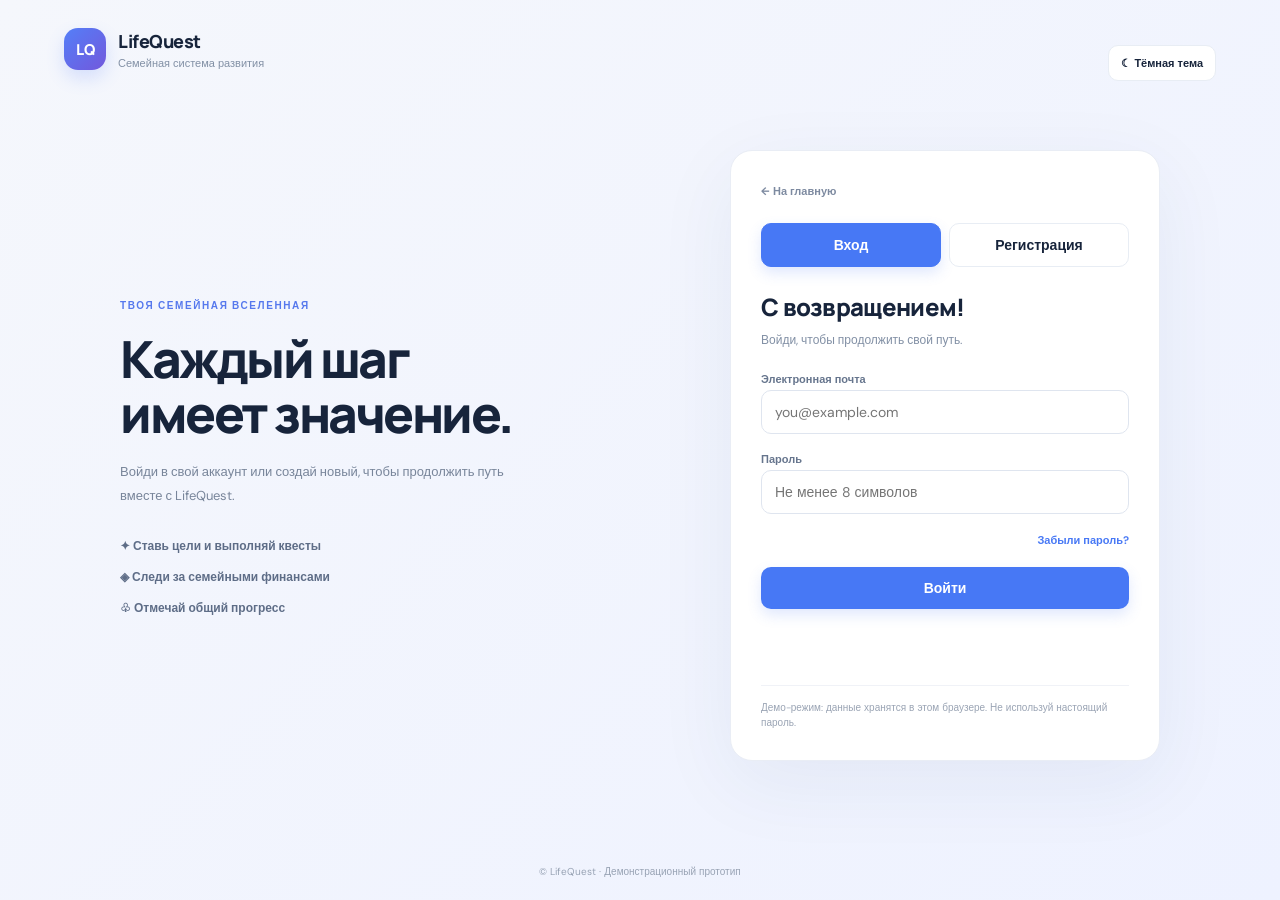
==== register.html @ 123b7204 "add deploy workflow" ====
<!doctype html>
<html lang="ru">
<head><meta charset="UTF-8"><meta name="viewport" content="width=device-width, initial-scale=1.0"><meta name="description" content="Вход, регистрация и восстановление пароля LifeQuest."><title>Аккаунт — LifeQuest</title><script src="js/theme.js"></script><link rel="stylesheet" href="css/styles.css"></head>
<body class="auth-page">
  <div class="auth-page-top"><a class="brand auth-page-brand" href="index.html"><span class="brand-mark">LQ</span><span>LifeQuest<small>Семейная система развития</small></span></a><button class="theme-toggle" type="button" data-theme-toggle aria-pressed="false">☾ Тёмная тема</button></div>
  <main class="auth-page-layout"><section class="auth-side"><span class="landing-kicker">ТВОЯ СЕМЕЙНАЯ ВСЕЛЕННАЯ</span><h1>Каждый шаг<br>имеет значение.</h1><p>Войди в свой аккаунт или создай новый, чтобы продолжить путь вместе с LifeQuest.</p><div class="auth-side-points"><span>✦ Ставь цели и выполняй квесты</span><span>◈ Следи за семейными финансами</span><span>♧ Отмечай общий прогресс</span></div></section>
  <section class="auth-page-card"><a class="back-link" href="index.html">← На главную</a><div class="auth-tabs" id="authTabs"><button type="button" class="auth-tab active" data-auth-mode="login">Вход</button><button type="button" class="auth-tab" data-auth-mode="register">Регистрация</button></div><h2 id="authTitle">С возвращением!</h2><p class="muted" id="authSubtitle">Войди, чтобы продолжить свой путь.</p>
    <form id="accountForm" novalidate><div id="nameGroup" class="hidden"><label class="field-label" for="accountName">Имя</label><input class="field" id="accountName" name="name" autocomplete="name" placeholder="Как к тебе обращаться"></div><div id="emailGroup"><label class="field-label" for="accountEmail">Электронная почта</label><input class="field" id="accountEmail" name="email" type="email" required autocomplete="email" placeholder="you@example.com"></div><div id="passwordGroup"><label class="field-label" for="accountPassword">Пароль</label><input class="field" id="accountPassword" name="password" type="password" minlength="8" autocomplete="current-password" placeholder="Не менее 8 символов"></div><div id="resetPasswordGroup" class="hidden"><label class="field-label" for="resetPassword">Новый пароль</label><input class="field" id="resetPassword" name="resetPassword" type="password" minlength="8" autocomplete="new-password" placeholder="Не менее 8 символов"></div><div id="confirmGroup" class="hidden"><label class="field-label" for="accountConfirm">Повтори новый пароль</label><input class="field" id="accountConfirm" name="confirm" type="password" minlength="8" autocomplete="new-password" placeholder="Повтори пароль"></div><button class="text-button forgot-link" type="button" id="forgotLink">Забыли пароль?</button><button class="primary-button full-width" id="accountSubmit" type="submit">Войти</button><p class="auth-error" id="accountError" role="alert"></p><p class="auth-success" id="accountSuccess" role="status"></p></form>
    <p class="auth-note">Демо-режим: данные хранятся в этом браузере. Не используй настоящий пароль.</p>
  </section></main><footer class="public-footer">© LifeQuest · Демонстрационный прототип</footer><script type="module" src="js/register.js"></script>
</body></html>
---- css/styles.css ----
@import url('https://fonts.googleapis.com/css2?family=DM+Sans:wght@400;500;600;700&family=Manrope:wght@400;500;600;700;800&display=swap');
:root{--bg:#f5f7fb;--surface:#fff;--ink:#17243b;--muted:#8290a5;--line:#e8edf4;--navy:#172b4d;--blue:#4778f5;--blue-soft:#edf2ff;--mint:#e5f7f0;--green:#218a68;--orange:#fff1df;--shadow:0 12px 36px rgba(26,45,78,.06)}
*{box-sizing:border-box}body{margin:0;background:var(--bg);color:var(--ink);font-family:'DM Sans',sans-serif;font-size:14px}button,input{font:inherit}button{cursor:pointer}button:focus-visible,input:focus-visible{outline:3px solid #b7c9ff;outline-offset:2px}.app-shell{min-height:100vh;display:flex}.sidebar{width:252px;background:#fff;border-right:1px solid var(--line);padding:28px 18px 18px;display:flex;flex-direction:column;position:fixed;inset:0 auto 0 0;z-index:5}.brand{display:flex;gap:12px;align-items:center;color:var(--ink);text-decoration:none;font:800 18px Manrope,sans-serif;letter-spacing:-.5px;padding:0 8px 36px}.brand small{display:block;color:var(--muted);font:500 11px 'DM Sans',sans-serif;letter-spacing:0;margin-top:3px}.brand-mark{width:42px;height:42px;display:grid;place-items:center;background:linear-gradient(135deg,#547ff8,#7258dc);color:white;border-radius:14px;font:800 15px Manrope;box-shadow:0 8px 18px #547ff833}.side-label{font-size:9px;font-weight:800;letter-spacing:1.3px;color:#a2adbd;padding:0 12px 13px}.nav-list{display:grid;gap:6px}.nav-item{border:0;background:transparent;color:#748197;padding:13px 14px;border-radius:12px;display:flex;align-items:center;gap:13px;text-align:left;font-weight:600;transition:.18s}.nav-item span{font-size:19px;width:22px;text-align:center}.nav-item:hover{background:#f7f8fc;color:var(--ink)}.nav-item.active{background:var(--blue-soft);color:var(--blue)}.sidebar-bottom{margin-top:auto}.hidden{display:none!important}.user-mini{border-top:1px solid var(--line);margin-top:18px;padding:18px 4px 0;display:flex;align-items:center;gap:10px}.avatar{width:38px;height:38px;display:grid;place-items:center;background:#e8edff;color:#4a66cf;border-radius:13px;font-weight:800}.user-mini-text{flex:1;min-width:0}.user-mini-text strong,.user-mini-text small{display:block;overflow:hidden;text-overflow:ellipsis;white-space:nowrap}.user-mini-text strong{font-size:12px}.user-mini-text small{font-size:10px;color:var(--muted);margin-top:4px}.icon-button{border:0;background:transparent;color:#77849a;border-radius:9px;padding:8px;font-size:17px}.icon-button:hover{background:#f1f4fa}.main-area{margin-left:252px;width:calc(100% - 252px);min-height:100vh;display:flex;flex-direction:column}.topbar{min-height:106px;padding:25px 42px;display:flex;align-items:center;justify-content:space-between;gap:20px;background:#fff;border-bottom:1px solid var(--line)}.eyebrow{font-size:9px;letter-spacing:1.5px;font-weight:800;color:#94a0b2;margin-bottom:7px}.topbar h1{font:800 26px Manrope,sans-serif;margin:0;letter-spacing:-.8px}.top-actions{display:flex;align-items:center;gap:12px}.date-chip{font-size:11px;color:#75839a;background:#f6f8fc;padding:10px 12px;border-radius:9px}.primary-button{border:0;border-radius:10px;padding:12px 17px;background:var(--blue);color:#fff;font-weight:700;box-shadow:0 6px 14px #4778f52b;transition:.2s}.primary-button:hover{background:#3568e9;transform:translateY(-1px)}.primary-button:disabled{opacity:.45;cursor:not-allowed;transform:none}.page-content{padding:30px 42px 24px;flex:1;max-width:1500px;width:100%;margin:0 auto}.footer{padding:18px 42px;border-top:1px solid var(--line);font-size:10px;color:#9aa5b5}.footer span{padding:0 7px;color:#ccd3df}.welcome{display:flex;justify-content:space-between;align-items:center;gap:20px;padding:27px 30px;border-radius:18px;color:#fff;background:linear-gradient(112deg,#182d50 0%,#263f70 63%,#4e5cc2 100%);position:relative;overflow:hidden;margin-bottom:23px}.welcome:after{content:"";position:absolute;width:230px;height:230px;border:1px solid #ffffff18;border-radius:50%;right:70px;top:-135px;box-shadow:0 0 0 35px #ffffff08,0 0 0 70px #ffffff06}.welcome-copy{position:relative;z-index:1}.welcome .eyebrow{color:#a8b9e2}.welcome h2{font:800 24px Manrope;margin:7px 0 8px;letter-spacing:-.6px}.welcome p{color:#c6d1e8;margin:0;max-width:520px;line-height:1.6}.welcome .primary-button{background:#fff;color:#284477;box-shadow:none;white-space:nowrap;position:relative;z-index:1}.stats-grid{display:grid;grid-template-columns:repeat(4,minmax(0,1fr));gap:15px;margin-bottom:23px}.stat-card,.panel,.feature-card{background:var(--surface);border:1px solid var(--line);border-radius:15px;box-shadow:var(--shadow)}.stat-card{padding:18px 19px}.stat-top{display:flex;justify-content:space-between;align-items:center;color:#8290a5;font-size:11px;font-weight:600}.stat-icon{display:grid;place-items:center;width:34px;height:34px;border-radius:11px;background:var(--blue-soft);color:var(--blue);font-size:17px}.stat-value{font:800 25px Manrope;margin:13px 0 5px;letter-spacing:-.8px}.stat-foot{font-size:10px;color:#8c99ab}.positive{color:var(--green);font-weight:700}.content-grid{display:grid;grid-template-columns:minmax(0,1.5fr) minmax(270px,1fr);gap:18px}.panel{padding:21px;margin-bottom:18px}.panel-heading{display:flex;justify-content:space-between;align-items:center;gap:12px;margin-bottom:19px}.panel-heading h3{font:800 15px Manrope;margin:0}.text-button{border:0;background:none;color:var(--blue);font-weight:700;font-size:11px}.muted{color:var(--muted)}.quest-row{display:flex;align-items:center;gap:12px;padding:13px 0;border-top:1px solid #f0f2f7}.quest-row:first-of-type{border-top:0}.quest-symbol{width:40px;height:40px;display:grid;place-items:center;border-radius:12px;background:#f1f4ff;font-size:18px}.quest-info{flex:1;min-width:0}.quest-info strong{display:block;font-size:12px}.quest-info small{display:block;color:var(--muted);font-size:10px;margin-top:5px}.pill{font-size:10px;font-weight:700;padding:6px 9px;border-radius:8px;background:var(--mint);color:var(--green);white-space:nowrap}.pill.pending{background:var(--orange);color:#ad6c22}.progress-head{display:flex;justify-content:space-between;font-size:11px;margin-bottom:9px}.progress-track{height:7px;background:#edf0f6;border-radius:99px;overflow:hidden}.progress-fill{height:100%;background:linear-gradient(90deg,#4d7df5,#8066e8);border-radius:99px}.family-list{display:grid;gap:13px}.family-person{display:flex;align-items:center;gap:10px}.family-person .avatar{width:34px;height:34px;border-radius:11px;font-size:12px}.person-meta{flex:1}.person-meta strong{font-size:11px;display:block}.person-meta small{font-size:10px;color:var(--muted);display:block;margin-top:3px}.status-dot{width:7px;height:7px;background:#3fba8d;border-radius:50%}.feature-grid{display:grid;grid-template-columns:repeat(3,minmax(0,1fr));gap:15px}.feature-card{padding:22px;min-height:170px;text-align:left;color:inherit;transition:.2s}.feature-card:hover{transform:translateY(-3px);border-color:#cbd7ff}.feature-card .feature-icon{width:42px;height:42px;border-radius:13px;background:var(--blue-soft);display:grid;place-items:center;font-size:20px;margin-bottom:18px}.feature-card h3{font:800 14px Manrope;margin:0 0 8px}.feature-card p{font-size:11px;color:var(--muted);line-height:1.6;margin:0}.section-intro{margin-bottom:22px}.section-intro h2{font:800 22px Manrope;margin:0 0 8px}.section-intro p{color:var(--muted);margin:0;line-height:1.6}.inline-form{display:flex;gap:10px;flex-wrap:wrap;margin-bottom:18px}.field{width:100%;border:1px solid #dfe5ef;border-radius:10px;padding:12px 13px;background:#fff;color:var(--ink);outline:none}.field:focus{border-color:#8da9ff}.inline-form .field{flex:1;min-width:150px}.table-wrap{overflow:auto}.data-table{width:100%;border-collapse:collapse;white-space:nowrap}.data-table th,.data-table td{text-align:left;padding:13px 12px;border-bottom:1px solid #edf0f5;font-size:11px}.data-table th{font-size:9px;color:#8c98aa;letter-spacing:.6px;text-transform:uppercase}.data-table td{color:#526078}.data-table td strong{color:var(--ink)}.table-action{border:0;background:#f2f5fb;border-radius:7px;padding:7px 9px;color:#536480;font-size:10px;font-weight:700}.empty-state{text-align:center;padding:35px 20px;color:var(--muted)}.empty-state strong{display:block;color:var(--ink);margin-bottom:7px}.admin-banner{padding:16px 18px;background:#fff5e8;border:1px solid #f8dfbb;border-radius:12px;color:#8e612a;margin-bottom:20px;font-size:12px;line-height:1.6}.modal{border:0;border-radius:20px;padding:0;width:min(440px,calc(100% - 28px));box-shadow:0 25px 100px #17243b35}.modal::backdrop{background:#17243b88;backdrop-filter:blur(5px)}.auth-card{padding:30px;position:relative}.modal-close{position:absolute;right:17px;top:17px;font-size:25px}.modal-brand{padding:0 0 24px}.auth-tabs{display:grid;grid-template-columns:1fr 1fr;gap:8px;margin-bottom:23px}.auth-tab{border:1px solid var(--line);border-radius:10px;padding:12px 17px;background:var(--surface);color:var(--ink);font-weight:700;transition:background .2s,border-color .2s,color .2s}.auth-tab.active{border-color:var(--blue);background:var(--blue);color:#fff;box-shadow:0 6px 14px #4778f52b}.auth-card h2{font:800 22px Manrope;margin:0 0 8px}.auth-card>.muted{font-size:12px;margin:0 0 22px}.field-label{display:block;font-size:11px;font-weight:700;margin:14px 0 7px}.full-width{width:100%;margin-top:20px}.auth-note{font-size:10px;line-height:1.5;color:#9aa4b4;margin:14px 0 0}.auth-error{color:#c34444;font-size:11px;line-height:1.5}.toast{position:fixed;right:24px;bottom:24px;max-width:calc(100% - 48px);background:#172b4d;color:#fff;padding:13px 17px;border-radius:11px;box-shadow:var(--shadow);opacity:0;transform:translateY(10px);pointer-events:none;transition:.2s;z-index:20;font-size:12px}.toast.show{opacity:1;transform:translateY(0)}.mobile-menu{display:none}
@media(max-width:1100px){.page-content,.topbar{padding-left:26px;padding-right:26px}.stats-grid{grid-template-columns:repeat(2,minmax(0,1fr))}.feature-grid{grid-template-columns:repeat(2,minmax(0,1fr))}}
@media(max-width:760px){.sidebar{transform:translateX(-100%);transition:transform .2s;box-shadow:var(--shadow)}.sidebar.open{transform:translateX(0)}.main-area{margin-left:0;width:100%}.topbar{min-height:85px;padding:17px 18px;gap:10px}.topbar h1{font-size:21px}.eyebrow{font-size:8px}.mobile-menu{display:block}.top-actions{gap:6px}.date-chip{display:none}.top-actions .primary-button{padding:10px;font-size:10px}.page-content{padding:20px 16px}.welcome{padding:23px 20px;align-items:flex-start;flex-direction:column}.welcome h2{font-size:21px}.welcome:after{right:-120px}.stats-grid{gap:10px}.stat-card{padding:14px}.stat-value{font-size:22px}.content-grid{grid-template-columns:1fr;gap:0}.feature-grid{grid-template-columns:1fr}.panel{padding:17px}.footer{padding:16px}.welcome .primary-button{font-size:11px}.user-mini{margin-top:14px}}

/* Public landing and standalone account pages */
.public-page{background:#fff}.public-header{height:92px;display:flex;align-items:center;justify-content:space-between;padding:0 clamp(20px,6vw,92px);background:#fff;border-bottom:1px solid var(--line)}.public-brand{padding:0}.public-nav{display:flex;align-items:center;gap:26px}.public-nav a:not(.primary-button){text-decoration:none;color:#627089;font-weight:600;font-size:12px}.public-nav .primary-button,.landing-actions .primary-button,.landing-cta .primary-button{text-decoration:none;display:inline-flex;align-items:center;justify-content:center}.landing-main{max-width:1440px;margin:auto;padding:0 clamp(20px,6vw,92px)}.landing-hero{min-height:610px;display:grid;grid-template-columns:1.05fr .95fr;align-items:center;gap:40px;padding:64px 0 70px}.landing-kicker{font-size:10px;font-weight:800;letter-spacing:1.6px;color:#5678ed}.landing-copy h1,.auth-side h1{font:800 clamp(40px,5vw,66px)/1.08 Manrope,sans-serif;letter-spacing:-2.5px;margin:20px 0}.landing-copy h1 span{color:#5678ed}.landing-copy>p,.auth-side>p{max-width:570px;color:#78859a;line-height:1.85;font-size:15px}.landing-actions{display:flex;align-items:center;gap:13px;margin-top:28px}.landing-actions .primary-button{padding:15px 21px}.secondary-button{display:inline-flex;align-items:center;justify-content:center;text-decoration:none;border:1px solid #e0e6f0;border-radius:10px;padding:14px 20px;color:#465570;font-weight:700;font-size:12px}.landing-trust{display:flex;flex-wrap:wrap;gap:17px;margin-top:33px;color:#8995a8;font-size:10px;font-weight:600}.landing-art{min-height:410px;position:relative;display:grid;place-items:center}.orbit{position:absolute;border:1px solid #dfe7ff;border-radius:50%;transform:rotate(-25deg)}.orbit-one{width:420px;height:310px}.orbit-two{width:350px;height:420px;transform:rotate(35deg)}.hero-glass{position:relative;width:min(340px,90%);padding:26px;border:1px solid #ffffff;background:linear-gradient(145deg,#fff,#f5f7ff);border-radius:24px;box-shadow:0 30px 90px #314b8c1a;z-index:1}.glass-top{display:flex;align-items:center;justify-content:space-between;font-size:11px;color:#7c899e;font-weight:700}.hero-score{font:800 65px Manrope;letter-spacing:-3px;margin:22px 0 15px;color:#1b2e50}.hero-score small{font-size:23px;color:#8794ad}.hero-mini-grid{display:grid;grid-template-columns:1fr 1fr;gap:12px;margin-top:25px}.hero-mini-grid>div{background:#f5f7fc;border-radius:13px;padding:14px;display:grid;grid-template-columns:30px 1fr;align-items:center}.hero-mini-grid span{grid-row:span 2;font-size:20px;color:#5678ed}.hero-mini-grid strong{font:800 18px Manrope}.hero-mini-grid small{font-size:10px;color:#8995a8}.floating-card{position:absolute;z-index:2;display:flex;align-items:center;gap:10px;background:#fff;border:1px solid #edf0f7;border-radius:14px;padding:13px 16px;box-shadow:0 16px 45px #273d7215}.floating-card>span{display:grid;place-items:center;width:34px;height:34px;border-radius:11px;background:#edf2ff;color:#5678ed;font-size:17px}.floating-card strong,.floating-card small{display:block}.floating-card strong{font-size:10px}.floating-card small{font-size:9px;color:#8c98aa;margin-top:5px}.floating-top{top:52px;right:-8px}.floating-bottom{bottom:50px;left:-20px}.landing-features{padding:45px 0 76px}.centered{text-align:center}.centered h2{font:800 clamp(25px,3vw,36px) Manrope;letter-spacing:-1px;margin:13px 0}.centered p{color:#8290a5;font-size:12px;line-height:1.7}.landing-features .feature-grid{margin-top:32px}.landing-features .feature-card{border-radius:17px;padding:25px;min-height:190px}.landing-features .feature-card h3{font-size:15px}.landing-features .feature-card p{font-size:12px}.landing-cta{display:flex;align-items:center;justify-content:space-between;gap:24px;padding:30px;border-radius:20px;background:linear-gradient(115deg,#192e52,#394c87);color:white;margin:0 0 60px}.landing-cta h2{font:800 23px Manrope;margin:0 0 8px}.landing-cta p{color:#c6d1e8;font-size:12px;margin:0}.landing-cta .primary-button{background:#fff;color:#2d467b;white-space:nowrap}.public-footer{text-align:center;border-top:1px solid var(--line);padding:22px;color:#98a3b4;font-size:10px}.auth-page{min-height:100vh;background:linear-gradient(135deg,#f5f7fc,#eef2ff);padding:28px clamp(18px,5vw,70px);display:flex;flex-direction:column}.auth-page-brand{padding:0;margin-bottom:28px;align-self:flex-start}.auth-page-layout{width:min(1040px,100%);margin:auto;display:grid;grid-template-columns:1fr minmax(350px,430px);gap:clamp(35px,7vw,100px);align-items:center;flex:1}.auth-side h1{font-size:clamp(38px,4vw,54px);margin:18px 0}.auth-side>p{font-size:13px;max-width:410px}.auth-side-points{display:grid;gap:15px;margin-top:30px;color:#5e6d87;font-size:12px;font-weight:600}.auth-page-card{background:#fff;border:1px solid #e9edf5;border-radius:22px;padding:30px;box-shadow:0 22px 80px #263b7010}.back-link{display:inline-block;text-decoration:none;color:#7d8aa0;font-size:11px;font-weight:700;margin-bottom:25px}.auth-page-card .auth-tabs{margin-bottom:23px}.auth-page-card h2{font:800 24px Manrope;margin:0 0 8px;letter-spacing:-.7px}.auth-page-card .muted{font-size:12px;line-height:1.6;margin:0 0 22px}.auth-page-card .field-label{margin-top:16px}.auth-page-card .field{margin-bottom:2px}.forgot-link{display:block;margin:12px 0 0 auto;padding:5px 0}.auth-page-card .full-width{margin-top:15px}.auth-page-card .auth-note{border-top:1px solid #f0f2f7;padding-top:14px;margin-top:18px}.auth-success{color:#218a68;font-size:11px;line-height:1.5}.auth-page .public-footer{margin:30px -20px -28px;background:transparent;border:0}
@media(max-width:850px){.landing-hero{grid-template-columns:1fr;padding-top:55px}.landing-art{min-height:390px}.landing-copy h1{font-size:48px}.auth-page-layout{grid-template-columns:1fr;max-width:500px}.auth-side{display:none}.auth-page-brand{margin-bottom:25px}.auth-page-card{padding:25px}.public-header{padding:0 20px}.public-nav{gap:13px}.public-nav a:not(.primary-button){display:none}}
@media(max-width:520px){.landing-copy h1{font-size:40px;letter-spacing:-1.6px}.landing-copy>p{font-size:13px}.landing-actions{align-items:stretch;flex-direction:column}.landing-trust{gap:10px}.landing-art{min-height:330px}.orbit-one{width:290px;height:230px}.orbit-two{width:260px;height:320px}.hero-glass{width:280px;padding:21px}.floating-top{right:0;top:15px}.floating-bottom{left:0;bottom:12px}.landing-cta{align-items:flex-start;flex-direction:column;padding:24px}.public-header{height:78px}.public-brand{font-size:16px}.public-brand .brand-mark{width:37px;height:37px}.public-nav .primary-button{font-size:10px;padding:10px}.auth-page{padding:20px 14px}.auth-page-layout{display:block}.auth-page-card{padding:23px 19px}.auth-page .public-footer{margin-top:35px}}

.theme-toggle{display:inline-flex;align-items:center;justify-content:center;gap:7px;flex-shrink:0;border:1px solid var(--line);border-radius:10px;padding:10px 12px;background:var(--surface);color:var(--ink);font-size:11px;font-weight:700;white-space:nowrap;transition:background .2s,border-color .2s}
.theme-toggle:hover{background:var(--blue-soft);border-color:#b9c9f5}
.auth-page-top{display:flex;align-items:center;justify-content:space-between;gap:16px}
.auth-page-top .auth-page-brand{margin-bottom:28px}
:root{color-scheme:light}
:root[data-theme="dark"]{color-scheme:dark;--bg:#101722;--surface:#192332;--ink:#e7edf7;--muted:#9ba9bd;--line:#2b3749;--navy:#e0e9fb;--blue-soft:#222f4d;--mint:#193b33;--green:#69d7ad;--orange:#3b2d1f;--surface-hover:#222d3e;--surface-raised:#1b2636;--surface-raised-line:#344156;--text-soft:#b9c6d9;--field-bg:#111a27;--field-line:#354257;--field-placeholder:#8392a8;--notice-bg:#342a1d;--notice-line:#59452b;--notice-text:#e8c99a;--orbit-line:#2b3850;--shadow:0 12px 36px rgba(0,0,0,.24)}
:root[data-theme="dark"] :is(.sidebar,.topbar,.public-header,.auth-page-card,.modal,.auth-card){background:var(--surface);border-color:var(--line);color:var(--ink)}
:root[data-theme="dark"] .public-page{background:var(--bg)}
:root[data-theme="dark"] .auth-page{background:linear-gradient(135deg,var(--bg),#171f30)}
:root[data-theme="dark"] :is(.nav-item,.public-nav a:not(.primary-button)){color:var(--text-soft)}
:root[data-theme="dark"] :is(.nav-item:hover,.icon-button:hover,.date-chip,.quest-symbol,.table-action,.hero-mini-grid>div){background:var(--surface-hover);color:var(--text-soft)}
:root[data-theme="dark"] :is(.field,select.field,textarea.field){background:var(--field-bg);border-color:var(--field-line);color:var(--ink)}
:root[data-theme="dark"] .field::placeholder{color:var(--field-placeholder)}
:root[data-theme="dark"] :is(.quest-row,.data-table th,.data-table td,.auth-note,.table-action,.secondary-button){border-color:var(--line)}
:root[data-theme="dark"] .data-table td{color:var(--text-soft)}
:root[data-theme="dark"] .admin-banner{background:var(--notice-bg);border-color:var(--notice-line);color:var(--notice-text)}
:root[data-theme="dark"] .progress-track{background:var(--line)}
:root[data-theme="dark"] .danger-action:hover{background:#3a2329!important}
:root[data-theme="dark"] .secondary-button{color:#ccd6e6}
:root[data-theme="dark"] .orbit{border-color:var(--orbit-line)}
:root[data-theme="dark"] :is(.hero-glass,.floating-card){background:var(--surface-raised);border-color:var(--surface-raised-line);color:var(--ink)}
:root[data-theme="dark"] .hero-score{color:var(--ink)}
:root[data-theme="dark"] :is(.hero-mini-grid small,.glass-top,.floating-card small){color:var(--text-soft)}
:root[data-theme="dark"] .floating-card>span{background:var(--blue-soft)}
@media(max-width:760px){.top-actions .theme-toggle{padding:9px;font-size:0}.top-actions .theme-toggle::before{content:"☾";font-size:16px}.top-actions .theme-toggle[aria-pressed="true"]::before{content:"☀"}}
@media(max-width:520px){.auth-page-top .auth-page-brand{margin-bottom:25px}.auth-page-top .theme-toggle{font-size:10px;padding:9px}}

/* Admin CRUD actions */
.danger-action{color:#b83e48!important;border-color:#efc5c8!important}
.danger-action:hover{background:#fff0f1!important}
.profile-grid{display:grid;grid-template-columns:repeat(3,minmax(0,1fr));gap:18px}.profile-avatar-block{display:flex;align-items:center;gap:18px;padding:14px 0 6px}.avatar-lg{width:88px;height:88px;border-radius:20px;font-size:28px;overflow:hidden}.profile-avatar-actions{display:flex;flex-direction:column;gap:10px;min-width:0;flex:1}.profile-form{display:grid;gap:12px}.field-label{display:block;margin-bottom:4px;font-size:11px;font-weight:700;color:#66758d}.file-button{display:inline-flex;align-items:center;justify-content:center;max-width:180px}.profile-grid .panel{padding-bottom:24px}.auth-error{color:#c94d5d;font-size:11px;line-height:1.5;min-height:18px}.auth-success{color:#218a68;font-size:11px;line-height:1.5;min-height:18px}.avatar-lg img{width:100%;height:100%;object-fit:cover;display:block;border-radius:inherit}.profile-avatar-actions .muted{font-size:10px;line-height:1.5}.profile-form .primary-button{width:100%}.profile-settings-shell{padding:0;max-width:980px;margin:0 auto}.profile-card-dark{background:transparent;border:0;border-radius:0;padding:0;box-shadow:none;min-height:auto}.profile-top-area{height:0;margin:0}.profile-user-row{display:flex;align-items:flex-end;gap:18px;padding:0 0 0 8px;margin-top:0}.profile-avatar-wrap{width:92px;height:92px;border-radius:50%;overflow:hidden;background:#f5f5f5;border:4px solid #efefef;box-shadow:0 0 0 2px rgba(0,0,0,.05)}.profile-avatar-wrap .avatar-lg{width:100%;height:100%;border-radius:50%;display:grid;place-items:center;background:linear-gradient(135deg,#d9adff,#7dbef9,#ffb1d7);font-size:32px;color:#111}.profile-user-meta{display:flex;flex-direction:column;gap:6px}.profile-name-line{display:flex;align-items:center;gap:10px}.profile-name-line h3{margin:0;font-size:26px;line-height:1.1;font-weight:800;color:#111;letter-spacing:-1px}.profile-status-icon{font-size:18px;color:#111}.profile-handle{color:#6a7280;font-size:14px}.profile-role-badge{display:inline-flex;align-items:center;justify-content:center;width:max-content;padding:6px 10px;border-radius:999px;background:#f6f0cc;border:1px solid #f0d782;color:#2d2d2d;font-size:11px;font-weight:700}.profile-tabs{display:flex;gap:12px;margin:18px 0 10px;padding:0}.profile-tab{padding:8px 14px;border:none;border-radius:10px;background:transparent;color:#2f2f2f;font-size:14px;font-weight:700;cursor:pointer;transition:.2s}.profile-tab.active{background:#e5defb;color:#2c2c2c;box-shadow:inset 0 0 0 1px rgba(0,0,0,.04)}.profile-inline-action-row{display:flex;align-items:center;gap:10px;padding:0 0 2px}.profile-upload-button{background:#ffffff;border:1px solid rgba(0,0,0,.12);color:#202020;padding:10px 16px}.profile-inline-action-button{background:transparent;border:1px solid rgba(0,0,0,.1);border-radius:10px;color:#2f2f2f;padding:10px 14px;font-weight:600}.profile-file-meta{padding:0 0 18px;color:#7b8493;font-size:12px}.profile-form-block{padding:14px 0 0}.profile-form-block .profile-section-title{display:block;width:100%;margin:0 0 14px;padding:13px 18px;border:0;border-radius:10px;background:linear-gradient(180deg,#4d8af7,#3a6fe8);color:#fff;font-weight:700;font-size:18px;line-height:1.3;box-shadow:none}.profile-setting-row{display:grid;grid-template-columns:220px minmax(0,1fr);gap:18px;align-items:center;margin:16px 0}.compact-row{margin:10px 0}.profile-setting-label{font-size:15px;font-weight:700;color:#111;line-height:1.5}.profile-field{background:#ececec;border:1px solid #dfe2e7;border-radius:6px;height:40px;font-size:15px;color:#171717;padding:10px 12px;box-shadow:none}.profile-field::placeholder{color:#8a91a1}.profile-toggle-row{display:flex;align-items:center;gap:12px;margin:16px 0}.profile-toggle-text{font-size:15px;color:#2a2a2a}.profile-switch{position:relative;display:inline-block;width:44px;height:24px}.profile-switch input{display:none}.profile-slider{position:absolute;inset:0;border-radius:999px;background:#d7d7d7;transition:.2s}.profile-slider:before{content:"";position:absolute;width:18px;height:18px;left:3px;top:3px;border-radius:50%;background:#fff;box-shadow:0 1px 4px rgba(0,0,0,.2);transition:.2s}.profile-switch input:checked + .profile-slider{background:#c9b8ff}.profile-switch input:checked + .profile-slider:before{transform:translateX(20px)}.profile-card-dark .primary-button{border-radius:10px;padding:13px 18px;background:linear-gradient(180deg,#4d8af7,#3a6fe8);box-shadow:none;width:100%;font-weight:700}.profile-card-dark .primary-button:hover{background:linear-gradient(180deg,#3f7df1,#2c66d7)}.profile-form button[type="submit"]{display:block;width:100%;margin-top:8px;border:0;border-radius:10px;padding:13px 18px;background:linear-gradient(180deg,#4d8af7,#3a6fe8);color:#fff;font-weight:700;box-shadow:none}.profile-form button[type="submit"]:hover{background:linear-gradient(180deg,#3f7df1,#2c66d7)}.profile-card-dark .danger-action{background:transparent;border:1px solid rgba(0,0,0,.08);color:#1d1d1d!important;border-radius:10px;padding:11px 14px;font-size:12px}.profile-card-dark .auth-error{color:#c94d5d}.profile-card-dark .auth-success{color:#1ea76c}.profile-card-dark .field:focus{border-color:#6d88ff;box-shadow:0 0 0 3px rgba(109,136,255,.12)}@media(max-width:980px){.profile-setting-row{grid-template-columns:1fr}.profile-name-line h3{font-size:22px}.profile-user-row{align-items:center}.profile-top-area{height:170px}}
@media(max-width:1100px){.profile-grid{grid-template-columns:repeat(2,minmax(0,1fr))}}
@media(max-width:760px){.profile-grid{grid-template-columns:minmax(0,1fr);gap:14px}.profile-grid .panel{min-width:0;padding:18px}.profile-avatar-block{align-items:flex-start;gap:16px}.profile-avatar-actions{width:100%}.profile-avatar-actions .file-button,.profile-avatar-actions .table-action{width:100%;max-width:none;min-height:42px;white-space:normal}.profile-form,.profile-form .field{min-width:0;width:100%}.profile-form .field{overflow-wrap:anywhere}.profile-form button[type="submit"]{white-space:normal;line-height:1.35}.profile-grid .panel-heading h3{font-size:15px}}
@media(max-width:420px){.profile-avatar-block{flex-direction:column;align-items:stretch}.profile-avatar-block .avatar-lg{align-self:center}.profile-avatar-actions{align-items:stretch}.profile-grid .panel{padding:16px}}
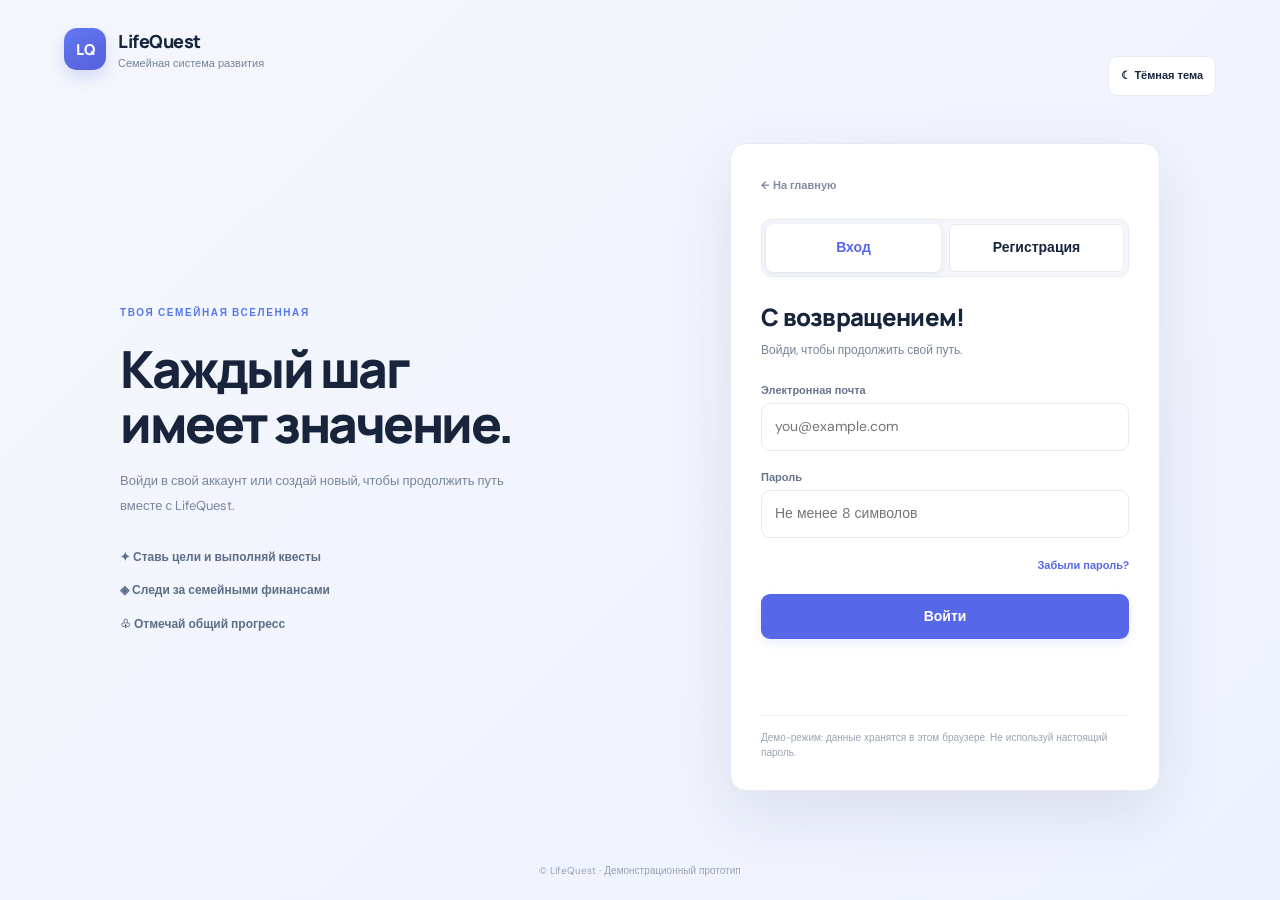
==== commit 3ace9dda: "Improve sidebar and workspace setup Co-authored-by: Copilot <223556219+Copilot@users.noreply.github." ====
--- a/register.html
+++ b/register.html
@@ -5,7 +5,7 @@
   <div class="auth-page-top"><a class="brand auth-page-brand" href="index.html"><span class="brand-mark">LQ</span><span>LifeQuest<small>Семейная система развития</small></span></a><button class="theme-toggle" type="button" data-theme-toggle aria-pressed="false">☾ Тёмная тема</button></div>
   <main class="auth-page-layout"><section class="auth-side"><span class="landing-kicker">ТВОЯ СЕМЕЙНАЯ ВСЕЛЕННАЯ</span><h1>Каждый шаг<br>имеет значение.</h1><p>Войди в свой аккаунт или создай новый, чтобы продолжить путь вместе с LifeQuest.</p><div class="auth-side-points"><span>✦ Ставь цели и выполняй квесты</span><span>◈ Следи за семейными финансами</span><span>♧ Отмечай общий прогресс</span></div></section>
   <section class="auth-page-card"><a class="back-link" href="index.html">← На главную</a><div class="auth-tabs" id="authTabs"><button type="button" class="auth-tab active" data-auth-mode="login">Вход</button><button type="button" class="auth-tab" data-auth-mode="register">Регистрация</button></div><h2 id="authTitle">С возвращением!</h2><p class="muted" id="authSubtitle">Войди, чтобы продолжить свой путь.</p>
-    <form id="accountForm" novalidate><div id="nameGroup" class="hidden"><label class="field-label" for="accountName">Имя</label><input class="field" id="accountName" name="name" autocomplete="name" placeholder="Как к тебе обращаться"></div><div id="emailGroup"><label class="field-label" for="accountEmail">Электронная почта</label><input class="field" id="accountEmail" name="email" type="email" required autocomplete="email" placeholder="you@example.com"></div><div id="passwordGroup"><label class="field-label" for="accountPassword">Пароль</label><input class="field" id="accountPassword" name="password" type="password" minlength="8" autocomplete="current-password" placeholder="Не менее 8 символов"></div><div id="resetPasswordGroup" class="hidden"><label class="field-label" for="resetPassword">Новый пароль</label><input class="field" id="resetPassword" name="resetPassword" type="password" minlength="8" autocomplete="new-password" placeholder="Не менее 8 символов"></div><div id="confirmGroup" class="hidden"><label class="field-label" for="accountConfirm">Повтори новый пароль</label><input class="field" id="accountConfirm" name="confirm" type="password" minlength="8" autocomplete="new-password" placeholder="Повтори пароль"></div><button class="text-button forgot-link" type="button" id="forgotLink">Забыли пароль?</button><button class="primary-button full-width" id="accountSubmit" type="submit">Войти</button><p class="auth-error" id="accountError" role="alert"></p><p class="auth-success" id="accountSuccess" role="status"></p></form>
+    <form id="accountForm"><div id="nameGroup" class="hidden"><label class="field-label" for="accountName">Имя</label><input class="field" id="accountName" name="name" autocomplete="name" placeholder="Как к тебе обращаться"></div><div id="emailGroup"><label class="field-label" for="accountEmail">Электронная почта</label><input class="field" id="accountEmail" name="email" type="email" required autocomplete="email" placeholder="you@example.com"></div><div id="passwordGroup"><label class="field-label" for="accountPassword">Пароль</label><input class="field" id="accountPassword" name="password" type="password" minlength="8" autocomplete="current-password" placeholder="Не менее 8 символов"></div><div id="resetPasswordGroup" class="hidden"><label class="field-label" for="resetPassword">Новый пароль</label><input class="field" id="resetPassword" name="resetPassword" type="password" minlength="8" autocomplete="new-password" placeholder="Не менее 8 символов"></div><div id="confirmGroup" class="hidden"><label class="field-label" for="accountConfirm">Повтори новый пароль</label><input class="field" id="accountConfirm" name="confirm" type="password" minlength="8" autocomplete="new-password" placeholder="Повтори пароль"></div><button class="text-button forgot-link" type="button" id="forgotLink">Забыли пароль?</button><button class="primary-button full-width" id="accountSubmit" type="submit">Войти</button><p class="auth-error" id="accountError" role="alert"></p><p class="auth-success" id="accountSuccess" role="status"></p></form>
     <p class="auth-note">Демо-режим: данные хранятся в этом браузере. Не используй настоящий пароль.</p>
   </section></main><footer class="public-footer">© LifeQuest · Демонстрационный прототип</footer><script type="module" src="js/register.js"></script>
 </body></html>
--- a/css/styles.css
+++ b/css/styles.css
@@ -33,13 +33,108 @@
 :root[data-theme="dark"] .hero-score{color:var(--ink)}
 :root[data-theme="dark"] :is(.hero-mini-grid small,.glass-top,.floating-card small){color:var(--text-soft)}
 :root[data-theme="dark"] .floating-card>span{background:var(--blue-soft)}
+:root[data-theme="gray"]{color-scheme:light;--bg:#e7e8ea;--surface:#f5f5f6;--ink:#303236;--muted:#777b80;--line:#d5d7da;--navy:#3a3d42;--blue:#666b71;--blue-soft:#e2e3e5;--mint:#e5e6e6;--green:#59615e;--orange:#e7e5e1;--surface-hover:#e3e4e6;--surface-raised:#f8f8f8;--surface-raised-line:#d0d2d5;--text-soft:#51555a;--field-bg:#fff;--field-line:#ced0d3;--field-placeholder:#878b90;--notice-bg:#ecebea;--notice-line:#d1cfca;--notice-text:#4f4d49;--orbit-line:#d0d2d5;--shadow:0 12px 36px rgba(35,38,42,.08)}
+:root[data-theme="gray"] :is(.sidebar,.topbar,.public-header,.auth-page-card,.modal,.auth-card){background:var(--surface);border-color:var(--line);color:var(--ink)}
+:root[data-theme="gray"] .public-page{background:var(--bg)}
+:root[data-theme="gray"] .auth-page{background:linear-gradient(135deg,var(--bg),#dedfe1)}
+:root[data-theme="gray"] :is(.nav-item,.public-nav a:not(.primary-button)){color:var(--text-soft)}
+:root[data-theme="gray"] :is(.nav-item:hover,.icon-button:hover,.date-chip,.quest-symbol,.table-action,.hero-mini-grid>div){background:var(--surface-hover);color:var(--text-soft)}
+:root[data-theme="gray"] :is(.field,select.field,textarea.field){background:var(--field-bg);border-color:var(--field-line);color:var(--ink)}
+:root[data-theme="gray"] .field::placeholder{color:var(--field-placeholder)}
+:root[data-theme="gray"] :is(.quest-row,.data-table th,.data-table td,.auth-note,.table-action,.secondary-button){border-color:var(--line)}
+:root[data-theme="gray"] .data-table td{color:var(--text-soft)}
+:root[data-theme="gray"] .admin-banner{background:var(--notice-bg);border-color:var(--notice-line);color:var(--notice-text)}
+:root[data-theme="gray"] .progress-track{background:var(--line)}
+:root[data-theme="gray"] .secondary-button{color:var(--text-soft)}
+:root[data-theme="gray"] .orbit{border-color:var(--orbit-line)}
+:root[data-theme="gray"] :is(.hero-glass,.floating-card){background:var(--surface-raised);border-color:var(--surface-raised-line);color:var(--ink)}
+:root[data-theme="gray"] .hero-score{color:var(--ink)}
+:root[data-theme="gray"] :is(.hero-mini-grid small,.glass-top,.floating-card small){color:var(--text-soft)}
+:root[data-theme="gray"] .floating-card>span{background:var(--blue-soft)}
+:root[data-theme="gray"] .brand-mark{background:linear-gradient(135deg,#777b80,#55595e);box-shadow:0 8px 18px #55595e33}
+:root[data-theme="gray"] .primary-button{background:#666b71;box-shadow:0 6px 14px #55595e2b}
+:root[data-theme="gray"] .theme-toggle:hover{border-color:var(--line)}
+:root[data-theme="gray"] button:focus-visible,:root[data-theme="gray"] input:focus-visible{outline-color:#777b80}
+@media(max-width:760px){:root[data-theme="gray"] .top-actions .theme-toggle[aria-pressed="false"]::before{content:"☀"}}
 @media(max-width:760px){.top-actions .theme-toggle{padding:9px;font-size:0}.top-actions .theme-toggle::before{content:"☾";font-size:16px}.top-actions .theme-toggle[aria-pressed="true"]::before{content:"☀"}}
 @media(max-width:520px){.auth-page-top .auth-page-brand{margin-bottom:25px}.auth-page-top .theme-toggle{font-size:10px;padding:9px}}
 
 /* Admin CRUD actions */
 .danger-action{color:#b83e48!important;border-color:#efc5c8!important}
 .danger-action:hover{background:#fff0f1!important}
-.profile-grid{display:grid;grid-template-columns:repeat(3,minmax(0,1fr));gap:18px}.profile-avatar-block{display:flex;align-items:center;gap:18px;padding:14px 0 6px}.avatar-lg{width:88px;height:88px;border-radius:20px;font-size:28px;overflow:hidden}.profile-avatar-actions{display:flex;flex-direction:column;gap:10px;min-width:0;flex:1}.profile-form{display:grid;gap:12px}.field-label{display:block;margin-bottom:4px;font-size:11px;font-weight:700;color:#66758d}.file-button{display:inline-flex;align-items:center;justify-content:center;max-width:180px}.profile-grid .panel{padding-bottom:24px}.auth-error{color:#c94d5d;font-size:11px;line-height:1.5;min-height:18px}.auth-success{color:#218a68;font-size:11px;line-height:1.5;min-height:18px}.avatar-lg img{width:100%;height:100%;object-fit:cover;display:block;border-radius:inherit}.profile-avatar-actions .muted{font-size:10px;line-height:1.5}.profile-form .primary-button{width:100%}.profile-settings-shell{padding:0;max-width:980px;margin:0 auto}.profile-card-dark{background:transparent;border:0;border-radius:0;padding:0;box-shadow:none;min-height:auto}.profile-top-area{height:0;margin:0}.profile-user-row{display:flex;align-items:flex-end;gap:18px;padding:0 0 0 8px;margin-top:0}.profile-avatar-wrap{width:92px;height:92px;border-radius:50%;overflow:hidden;background:#f5f5f5;border:4px solid #efefef;box-shadow:0 0 0 2px rgba(0,0,0,.05)}.profile-avatar-wrap .avatar-lg{width:100%;height:100%;border-radius:50%;display:grid;place-items:center;background:linear-gradient(135deg,#d9adff,#7dbef9,#ffb1d7);font-size:32px;color:#111}.profile-user-meta{display:flex;flex-direction:column;gap:6px}.profile-name-line{display:flex;align-items:center;gap:10px}.profile-name-line h3{margin:0;font-size:26px;line-height:1.1;font-weight:800;color:#111;letter-spacing:-1px}.profile-status-icon{font-size:18px;color:#111}.profile-handle{color:#6a7280;font-size:14px}.profile-role-badge{display:inline-flex;align-items:center;justify-content:center;width:max-content;padding:6px 10px;border-radius:999px;background:#f6f0cc;border:1px solid #f0d782;color:#2d2d2d;font-size:11px;font-weight:700}.profile-tabs{display:flex;gap:12px;margin:18px 0 10px;padding:0}.profile-tab{padding:8px 14px;border:none;border-radius:10px;background:transparent;color:#2f2f2f;font-size:14px;font-weight:700;cursor:pointer;transition:.2s}.profile-tab.active{background:#e5defb;color:#2c2c2c;box-shadow:inset 0 0 0 1px rgba(0,0,0,.04)}.profile-inline-action-row{display:flex;align-items:center;gap:10px;padding:0 0 2px}.profile-upload-button{background:#ffffff;border:1px solid rgba(0,0,0,.12);color:#202020;padding:10px 16px}.profile-inline-action-button{background:transparent;border:1px solid rgba(0,0,0,.1);border-radius:10px;color:#2f2f2f;padding:10px 14px;font-weight:600}.profile-file-meta{padding:0 0 18px;color:#7b8493;font-size:12px}.profile-form-block{padding:14px 0 0}.profile-form-block .profile-section-title{display:block;width:100%;margin:0 0 14px;padding:13px 18px;border:0;border-radius:10px;background:linear-gradient(180deg,#4d8af7,#3a6fe8);color:#fff;font-weight:700;font-size:18px;line-height:1.3;box-shadow:none}.profile-setting-row{display:grid;grid-template-columns:220px minmax(0,1fr);gap:18px;align-items:center;margin:16px 0}.compact-row{margin:10px 0}.profile-setting-label{font-size:15px;font-weight:700;color:#111;line-height:1.5}.profile-field{background:#ececec;border:1px solid #dfe2e7;border-radius:6px;height:40px;font-size:15px;color:#171717;padding:10px 12px;box-shadow:none}.profile-field::placeholder{color:#8a91a1}.profile-toggle-row{display:flex;align-items:center;gap:12px;margin:16px 0}.profile-toggle-text{font-size:15px;color:#2a2a2a}.profile-switch{position:relative;display:inline-block;width:44px;height:24px}.profile-switch input{display:none}.profile-slider{position:absolute;inset:0;border-radius:999px;background:#d7d7d7;transition:.2s}.profile-slider:before{content:"";position:absolute;width:18px;height:18px;left:3px;top:3px;border-radius:50%;background:#fff;box-shadow:0 1px 4px rgba(0,0,0,.2);transition:.2s}.profile-switch input:checked + .profile-slider{background:#c9b8ff}.profile-switch input:checked + .profile-slider:before{transform:translateX(20px)}.profile-card-dark .primary-button{border-radius:10px;padding:13px 18px;background:linear-gradient(180deg,#4d8af7,#3a6fe8);box-shadow:none;width:100%;font-weight:700}.profile-card-dark .primary-button:hover{background:linear-gradient(180deg,#3f7df1,#2c66d7)}.profile-form button[type="submit"]{display:block;width:100%;margin-top:8px;border:0;border-radius:10px;padding:13px 18px;background:linear-gradient(180deg,#4d8af7,#3a6fe8);color:#fff;font-weight:700;box-shadow:none}.profile-form button[type="submit"]:hover{background:linear-gradient(180deg,#3f7df1,#2c66d7)}.profile-card-dark .danger-action{background:transparent;border:1px solid rgba(0,0,0,.08);color:#1d1d1d!important;border-radius:10px;padding:11px 14px;font-size:12px}.profile-card-dark .auth-error{color:#c94d5d}.profile-card-dark .auth-success{color:#1ea76c}.profile-card-dark .field:focus{border-color:#6d88ff;box-shadow:0 0 0 3px rgba(109,136,255,.12)}@media(max-width:980px){.profile-setting-row{grid-template-columns:1fr}.profile-name-line h3{font-size:22px}.profile-user-row{align-items:center}.profile-top-area{height:170px}}
-@media(max-width:1100px){.profile-grid{grid-template-columns:repeat(2,minmax(0,1fr))}}
+.profile-grid{display:grid;grid-template-columns:repeat(3,minmax(0,1fr));gap:18px}.profile-avatar-block{display:flex;align-items:center;gap:18px;padding:14px 0 6px}.avatar-lg{width:88px;height:88px;border-radius:20px;font-size:28px;overflow:hidden}.profile-avatar-actions{display:flex;flex-direction:column;gap:10px;min-width:0;flex:1}.profile-form{display:grid;gap:12px}.field-label{display:block;margin-bottom:4px;font-size:11px;font-weight:700;color:#66758d}.file-button{display:inline-flex;align-items:center;justify-content:center;max-width:180px}.profile-grid .panel{padding-bottom:24px}.auth-error{color:#c94d5d;font-size:11px;line-height:1.5;min-height:18px}.auth-success{color:#218a68;font-size:11px;line-height:1.5;min-height:18px}.avatar-lg img{width:100%;height:100%;object-fit:cover;display:block;border-radius:inherit}.profile-avatar-actions .muted{font-size:10px;line-height:1.5}.profile-form .primary-button{width:100%}@media(max-width:1100px){.profile-grid{grid-template-columns:repeat(2,minmax(0,1fr))}}
 @media(max-width:760px){.profile-grid{grid-template-columns:minmax(0,1fr);gap:14px}.profile-grid .panel{min-width:0;padding:18px}.profile-avatar-block{align-items:flex-start;gap:16px}.profile-avatar-actions{width:100%}.profile-avatar-actions .file-button,.profile-avatar-actions .table-action{width:100%;max-width:none;min-height:42px;white-space:normal}.profile-form,.profile-form .field{min-width:0;width:100%}.profile-form .field{overflow-wrap:anywhere}.profile-form button[type="submit"]{white-space:normal;line-height:1.35}.profile-grid .panel-heading h3{font-size:15px}}
-@media(max-width:420px){.profile-avatar-block{flex-direction:column;align-items:stretch}.profile-avatar-block .avatar-lg{align-self:center}.profile-avatar-actions{align-items:stretch}.profile-grid .panel{padding:16px}}+@media(max-width:420px){.profile-avatar-block{flex-direction:column;align-items:stretch}.profile-avatar-block .avatar-lg{align-self:center}.profile-avatar-actions{align-items:stretch}.profile-grid .panel{padding:16px}}
+
+/* CRM visual system: consistent surfaces, spacing and interaction states. */
+:root{--bg:#f4f6fb;--surface:#fff;--ink:#17243b;--muted:#75839a;--line:#e6eaf2;--blue:#5667e8;--blue-soft:#eef0ff;--navy:#17243b;--shadow:0 10px 28px rgba(27,39,69,.055);--surface-hover:#f2f4fa}
+body{font-size:14px;line-height:1.55}
+button,a,input,select,textarea{-webkit-tap-highlight-color:transparent}
+button:focus-visible,input:focus-visible,select:focus-visible,textarea:focus-visible,a:focus-visible{outline:3px solid color-mix(in srgb,var(--blue),transparent 58%);outline-offset:3px}
+.sidebar{width:264px;padding:24px 16px 16px;background:var(--surface);box-shadow:4px 0 22px rgba(27,39,69,.025)}
+.brand{padding-bottom:26px}
+.brand-mark{border-radius:13px;background:linear-gradient(145deg,#6477f4,#5360d8);box-shadow:0 7px 16px #5667e833}
+.side-label{padding:14px 12px 7px;color:var(--muted);font-size:9px;letter-spacing:1.15px}
+.nav-list{gap:3px}
+.nav-item{min-height:42px;padding:10px 12px;border-radius:9px;font-size:12px}
+.nav-item span{font-size:17px}
+.nav-item:hover{background:var(--surface-hover)}
+.nav-item.active{background:var(--blue-soft);color:var(--blue);box-shadow:inset 2px 0 var(--blue)}
+.main-area{margin-left:264px;width:calc(100% - 264px)}
+.topbar{position:sticky;top:0;z-index:4;min-height:82px;padding:15px clamp(20px,3vw,42px);background:color-mix(in srgb,var(--surface),transparent 4%);backdrop-filter:blur(16px)}
+.topbar h1{font-size:23px}
+.eyebrow{letter-spacing:1.25px}
+.date-chip{border:1px solid var(--line);background:var(--bg)}
+.page-content{max-width:1600px;padding:28px clamp(20px,3vw,42px) 28px}
+.footer{padding:15px clamp(20px,3vw,42px);background:var(--surface)}
+.primary-button{border-radius:9px;background:var(--blue);box-shadow:0 4px 10px #5667e81f}
+.primary-button:hover{background:#4658d5}
+.secondary-button{border:1px solid var(--line);border-radius:9px;background:var(--surface);color:var(--ink);font-weight:700;transition:.18s}
+.secondary-button:hover{border-color:var(--blue);color:var(--blue);background:var(--blue-soft)}
+.theme-toggle{border:1px solid var(--line);border-radius:9px;background:var(--surface);color:var(--ink);font-size:11px;font-weight:700;padding:10px 12px;transition:.18s}
+.theme-toggle:hover{border-color:var(--blue);color:var(--blue)}
+.stat-card,.panel,.feature-card{border-color:var(--line);border-radius:12px;box-shadow:var(--shadow)}
+.stat-card{padding:17px}
+.stat-value{font-size:23px}
+.panel{padding:20px}
+.panel-heading{margin-bottom:16px}
+.panel-heading h3{font-size:14px}
+.field{min-height:42px;border-color:var(--line);border-radius:9px;background:var(--surface);transition:border-color .18s,box-shadow .18s}
+.field:focus{border-color:var(--blue);box-shadow:0 0 0 3px color-mix(in srgb,var(--blue),transparent 88%)}
+select.field{color:var(--ink)}
+.table-wrap{border:1px solid var(--line);border-radius:10px}
+.data-table th,.data-table td{padding:12px}
+.data-table th{background:var(--bg)}
+.table-action{border:1px solid var(--line);background:var(--surface);transition:.18s}
+.table-action:hover{border-color:var(--blue);color:var(--blue)}
+.quest-row{gap:10px}
+.pill{border-radius:999px}
+.welcome{border-radius:14px;box-shadow:0 12px 30px rgba(23,36,59,.12)}
+.content-grid{gap:16px}
+.feature-card{border-radius:12px}
+.public-page{background:var(--bg)}
+.public-header{position:sticky;top:0;z-index:4;background:color-mix(in srgb,var(--surface),transparent 4%);backdrop-filter:blur(16px)}
+.public-brand{padding-bottom:0}
+.landing-main{max-width:1360px}
+.landing-hero{min-height:570px;overflow:clip}
+.landing-copy h1{letter-spacing:-2.7px}
+.landing-art{filter:saturate(.88)}
+.hero-glass,.floating-card{box-shadow:0 24px 70px rgba(25,36,70,.12)}
+.feature-card{cursor:default}
+.landing-cta{border-radius:14px}
+.auth-page{min-height:100vh}
+.auth-page-top{max-width:1200px}
+.auth-page-card{border:1px solid var(--line);border-radius:16px;box-shadow:0 22px 65px rgba(27,39,69,.1)}
+.auth-tabs{padding:4px;border:1px solid var(--line);border-radius:10px;background:var(--bg)}
+.auth-tab{border-radius:7px}
+.auth-tab.active{border-color:transparent;background:var(--surface);color:var(--blue);box-shadow:0 1px 4px rgba(27,39,69,.1)}
+.life-quick-dialog,.modal{border-color:var(--line);border-radius:15px;box-shadow:0 24px 80px rgba(14,22,42,.25)}
+.life-quick-dialog::backdrop,.modal::backdrop{background:rgba(15,23,42,.46);backdrop-filter:blur(3px)}
+.toast{border:1px solid var(--line);border-radius:10px;box-shadow:0 12px 32px rgba(14,22,42,.16)}
+.admin-banner{border-radius:10px}
+.family-member-row,.life-level-row,.life-achievement-card{border-radius:10px}
+@media(max-width:1100px){.sidebar{width:238px}.main-area{margin-left:238px;width:calc(100% - 238px)}.topbar{padding-inline:22px}.page-content{padding-inline:22px}}
+@media(max-width:760px){.sidebar{width:min(300px,86vw)}.main-area{margin-left:0;width:100%}.topbar{position:sticky;min-height:76px;padding:12px 16px;gap:10px}.topbar h1{font-size:19px}.top-actions{gap:7px}.page-content{padding:20px 16px}.footer{padding-inline:16px}.stats-grid{gap:10px}.stat-card{padding:14px}.panel{padding:17px}.public-header{padding:12px 18px}.auth-page-card{border-radius:13px}}
+@media(max-width:520px){.topbar .eyebrow{font-size:8px}.top-actions .date-chip,.top-actions>#authOpenBtn{display:none}.top-actions .theme-toggle{border-radius:8px}.stats-grid{grid-template-columns:repeat(2,minmax(0,1fr))}.feature-grid{grid-template-columns:1fr}.feature-card{min-height:auto}.public-header .public-brand{padding:0}.public-nav .primary-button{display:none}.landing-hero{padding-inline:18px}.auth-page-top{padding-inline:18px}}
+:root[data-theme="dark"] .topbar,:root[data-theme="dark"] .public-header{background:color-mix(in srgb,var(--surface),transparent 4%)}
+:root[data-theme="gray"] .topbar,:root[data-theme="gray"] .public-header{background:color-mix(in srgb,var(--surface),transparent 4%)}
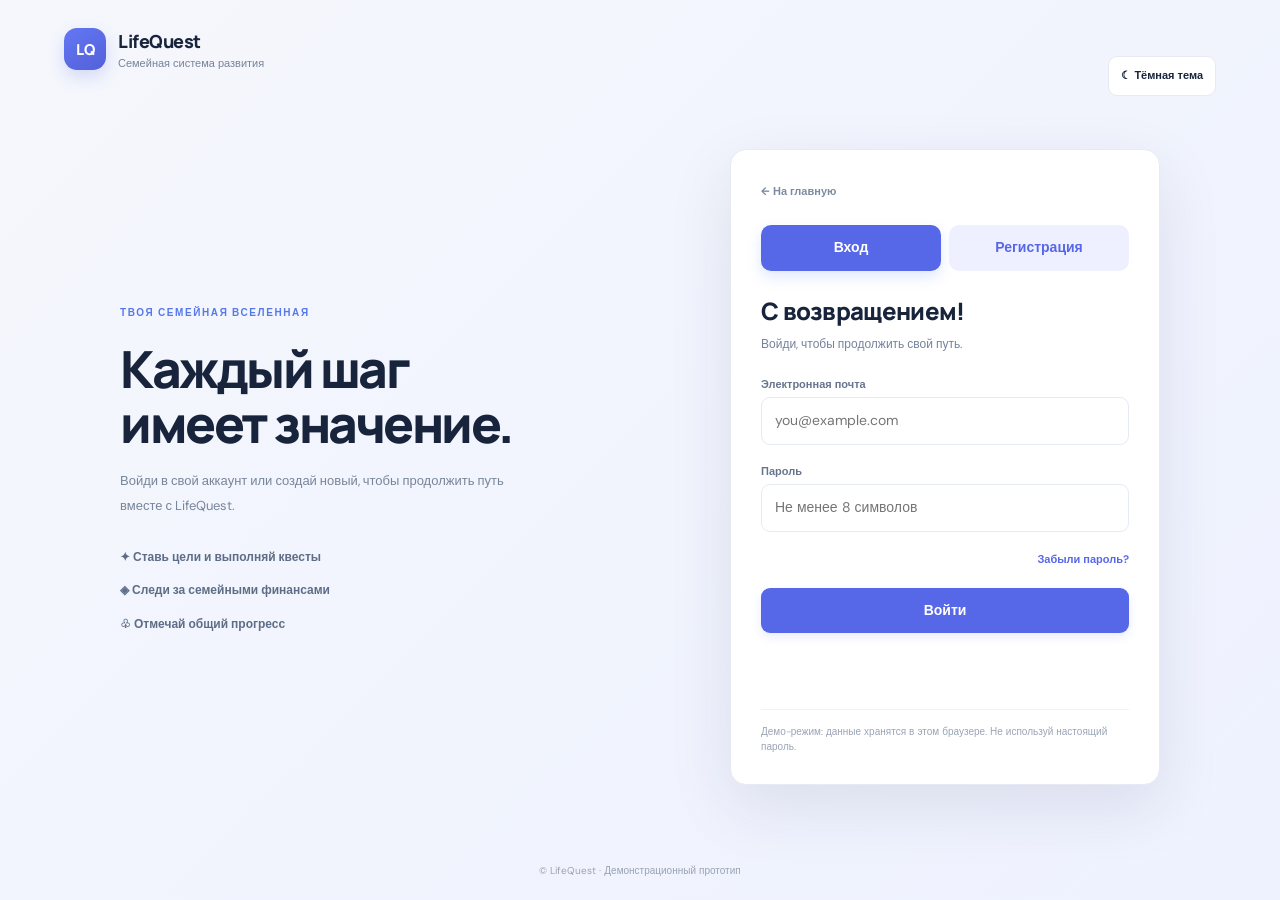
==== commit 7b63398b: "Modularize frontend and refine workspace UI Co-authored-by: Copilot <223556219+Copilot@users.noreply" ====
--- a/register.html
+++ b/register.html
@@ -1,6 +1,6 @@
 <!doctype html>
 <html lang="ru">
-<head><meta charset="UTF-8"><meta name="viewport" content="width=device-width, initial-scale=1.0"><meta name="description" content="Вход, регистрация и восстановление пароля LifeQuest."><title>Аккаунт — LifeQuest</title><script src="js/theme.js"></script><link rel="stylesheet" href="css/styles.css"></head>
+<head><meta charset="UTF-8"><meta name="viewport" content="width=device-width, initial-scale=1.0"><meta name="description" content="Вход, регистрация и восстановление пароля LifeQuest."><title>Аккаунт — LifeQuest</title><script type="module" src="js/theme.js"></script><link rel="stylesheet" href="css/styles.css"></head>
 <body class="auth-page">
   <div class="auth-page-top"><a class="brand auth-page-brand" href="index.html"><span class="brand-mark">LQ</span><span>LifeQuest<small>Семейная система развития</small></span></a><button class="theme-toggle" type="button" data-theme-toggle aria-pressed="false">☾ Тёмная тема</button></div>
   <main class="auth-page-layout"><section class="auth-side"><span class="landing-kicker">ТВОЯ СЕМЕЙНАЯ ВСЕЛЕННАЯ</span><h1>Каждый шаг<br>имеет значение.</h1><p>Войди в свой аккаунт или создай новый, чтобы продолжить путь вместе с LifeQuest.</p><div class="auth-side-points"><span>✦ Ставь цели и выполняй квесты</span><span>◈ Следи за семейными финансами</span><span>♧ Отмечай общий прогресс</span></div></section>
--- a/css/styles.css
+++ b/css/styles.css
@@ -1,13 +1,13 @@
 @import url('https://fonts.googleapis.com/css2?family=DM+Sans:wght@400;500;600;700&family=Manrope:wght@400;500;600;700;800&display=swap');
 :root{--bg:#f5f7fb;--surface:#fff;--ink:#17243b;--muted:#8290a5;--line:#e8edf4;--navy:#172b4d;--blue:#4778f5;--blue-soft:#edf2ff;--mint:#e5f7f0;--green:#218a68;--orange:#fff1df;--shadow:0 12px 36px rgba(26,45,78,.06)}
-*{box-sizing:border-box}body{margin:0;background:var(--bg);color:var(--ink);font-family:'DM Sans',sans-serif;font-size:14px}button,input{font:inherit}button{cursor:pointer}button:focus-visible,input:focus-visible{outline:3px solid #b7c9ff;outline-offset:2px}.app-shell{min-height:100vh;display:flex}.sidebar{width:252px;background:#fff;border-right:1px solid var(--line);padding:28px 18px 18px;display:flex;flex-direction:column;position:fixed;inset:0 auto 0 0;z-index:5}.brand{display:flex;gap:12px;align-items:center;color:var(--ink);text-decoration:none;font:800 18px Manrope,sans-serif;letter-spacing:-.5px;padding:0 8px 36px}.brand small{display:block;color:var(--muted);font:500 11px 'DM Sans',sans-serif;letter-spacing:0;margin-top:3px}.brand-mark{width:42px;height:42px;display:grid;place-items:center;background:linear-gradient(135deg,#547ff8,#7258dc);color:white;border-radius:14px;font:800 15px Manrope;box-shadow:0 8px 18px #547ff833}.side-label{font-size:9px;font-weight:800;letter-spacing:1.3px;color:#a2adbd;padding:0 12px 13px}.nav-list{display:grid;gap:6px}.nav-item{border:0;background:transparent;color:#748197;padding:13px 14px;border-radius:12px;display:flex;align-items:center;gap:13px;text-align:left;font-weight:600;transition:.18s}.nav-item span{font-size:19px;width:22px;text-align:center}.nav-item:hover{background:#f7f8fc;color:var(--ink)}.nav-item.active{background:var(--blue-soft);color:var(--blue)}.sidebar-bottom{margin-top:auto}.hidden{display:none!important}.user-mini{border-top:1px solid var(--line);margin-top:18px;padding:18px 4px 0;display:flex;align-items:center;gap:10px}.avatar{width:38px;height:38px;display:grid;place-items:center;background:#e8edff;color:#4a66cf;border-radius:13px;font-weight:800}.user-mini-text{flex:1;min-width:0}.user-mini-text strong,.user-mini-text small{display:block;overflow:hidden;text-overflow:ellipsis;white-space:nowrap}.user-mini-text strong{font-size:12px}.user-mini-text small{font-size:10px;color:var(--muted);margin-top:4px}.icon-button{border:0;background:transparent;color:#77849a;border-radius:9px;padding:8px;font-size:17px}.icon-button:hover{background:#f1f4fa}.main-area{margin-left:252px;width:calc(100% - 252px);min-height:100vh;display:flex;flex-direction:column}.topbar{min-height:106px;padding:25px 42px;display:flex;align-items:center;justify-content:space-between;gap:20px;background:#fff;border-bottom:1px solid var(--line)}.eyebrow{font-size:9px;letter-spacing:1.5px;font-weight:800;color:#94a0b2;margin-bottom:7px}.topbar h1{font:800 26px Manrope,sans-serif;margin:0;letter-spacing:-.8px}.top-actions{display:flex;align-items:center;gap:12px}.date-chip{font-size:11px;color:#75839a;background:#f6f8fc;padding:10px 12px;border-radius:9px}.primary-button{border:0;border-radius:10px;padding:12px 17px;background:var(--blue);color:#fff;font-weight:700;box-shadow:0 6px 14px #4778f52b;transition:.2s}.primary-button:hover{background:#3568e9;transform:translateY(-1px)}.primary-button:disabled{opacity:.45;cursor:not-allowed;transform:none}.page-content{padding:30px 42px 24px;flex:1;max-width:1500px;width:100%;margin:0 auto}.footer{padding:18px 42px;border-top:1px solid var(--line);font-size:10px;color:#9aa5b5}.footer span{padding:0 7px;color:#ccd3df}.welcome{display:flex;justify-content:space-between;align-items:center;gap:20px;padding:27px 30px;border-radius:18px;color:#fff;background:linear-gradient(112deg,#182d50 0%,#263f70 63%,#4e5cc2 100%);position:relative;overflow:hidden;margin-bottom:23px}.welcome:after{content:"";position:absolute;width:230px;height:230px;border:1px solid #ffffff18;border-radius:50%;right:70px;top:-135px;box-shadow:0 0 0 35px #ffffff08,0 0 0 70px #ffffff06}.welcome-copy{position:relative;z-index:1}.welcome .eyebrow{color:#a8b9e2}.welcome h2{font:800 24px Manrope;margin:7px 0 8px;letter-spacing:-.6px}.welcome p{color:#c6d1e8;margin:0;max-width:520px;line-height:1.6}.welcome .primary-button{background:#fff;color:#284477;box-shadow:none;white-space:nowrap;position:relative;z-index:1}.stats-grid{display:grid;grid-template-columns:repeat(4,minmax(0,1fr));gap:15px;margin-bottom:23px}.stat-card,.panel,.feature-card{background:var(--surface);border:1px solid var(--line);border-radius:15px;box-shadow:var(--shadow)}.stat-card{padding:18px 19px}.stat-top{display:flex;justify-content:space-between;align-items:center;color:#8290a5;font-size:11px;font-weight:600}.stat-icon{display:grid;place-items:center;width:34px;height:34px;border-radius:11px;background:var(--blue-soft);color:var(--blue);font-size:17px}.stat-value{font:800 25px Manrope;margin:13px 0 5px;letter-spacing:-.8px}.stat-foot{font-size:10px;color:#8c99ab}.positive{color:var(--green);font-weight:700}.content-grid{display:grid;grid-template-columns:minmax(0,1.5fr) minmax(270px,1fr);gap:18px}.panel{padding:21px;margin-bottom:18px}.panel-heading{display:flex;justify-content:space-between;align-items:center;gap:12px;margin-bottom:19px}.panel-heading h3{font:800 15px Manrope;margin:0}.text-button{border:0;background:none;color:var(--blue);font-weight:700;font-size:11px}.muted{color:var(--muted)}.quest-row{display:flex;align-items:center;gap:12px;padding:13px 0;border-top:1px solid #f0f2f7}.quest-row:first-of-type{border-top:0}.quest-symbol{width:40px;height:40px;display:grid;place-items:center;border-radius:12px;background:#f1f4ff;font-size:18px}.quest-info{flex:1;min-width:0}.quest-info strong{display:block;font-size:12px}.quest-info small{display:block;color:var(--muted);font-size:10px;margin-top:5px}.pill{font-size:10px;font-weight:700;padding:6px 9px;border-radius:8px;background:var(--mint);color:var(--green);white-space:nowrap}.pill.pending{background:var(--orange);color:#ad6c22}.progress-head{display:flex;justify-content:space-between;font-size:11px;margin-bottom:9px}.progress-track{height:7px;background:#edf0f6;border-radius:99px;overflow:hidden}.progress-fill{height:100%;background:linear-gradient(90deg,#4d7df5,#8066e8);border-radius:99px}.family-list{display:grid;gap:13px}.family-person{display:flex;align-items:center;gap:10px}.family-person .avatar{width:34px;height:34px;border-radius:11px;font-size:12px}.person-meta{flex:1}.person-meta strong{font-size:11px;display:block}.person-meta small{font-size:10px;color:var(--muted);display:block;margin-top:3px}.status-dot{width:7px;height:7px;background:#3fba8d;border-radius:50%}.feature-grid{display:grid;grid-template-columns:repeat(3,minmax(0,1fr));gap:15px}.feature-card{padding:22px;min-height:170px;text-align:left;color:inherit;transition:.2s}.feature-card:hover{transform:translateY(-3px);border-color:#cbd7ff}.feature-card .feature-icon{width:42px;height:42px;border-radius:13px;background:var(--blue-soft);display:grid;place-items:center;font-size:20px;margin-bottom:18px}.feature-card h3{font:800 14px Manrope;margin:0 0 8px}.feature-card p{font-size:11px;color:var(--muted);line-height:1.6;margin:0}.section-intro{margin-bottom:22px}.section-intro h2{font:800 22px Manrope;margin:0 0 8px}.section-intro p{color:var(--muted);margin:0;line-height:1.6}.inline-form{display:flex;gap:10px;flex-wrap:wrap;margin-bottom:18px}.field{width:100%;border:1px solid #dfe5ef;border-radius:10px;padding:12px 13px;background:#fff;color:var(--ink);outline:none}.field:focus{border-color:#8da9ff}.inline-form .field{flex:1;min-width:150px}.table-wrap{overflow:auto}.data-table{width:100%;border-collapse:collapse;white-space:nowrap}.data-table th,.data-table td{text-align:left;padding:13px 12px;border-bottom:1px solid #edf0f5;font-size:11px}.data-table th{font-size:9px;color:#8c98aa;letter-spacing:.6px;text-transform:uppercase}.data-table td{color:#526078}.data-table td strong{color:var(--ink)}.table-action{border:0;background:#f2f5fb;border-radius:7px;padding:7px 9px;color:#536480;font-size:10px;font-weight:700}.empty-state{text-align:center;padding:35px 20px;color:var(--muted)}.empty-state strong{display:block;color:var(--ink);margin-bottom:7px}.admin-banner{padding:16px 18px;background:#fff5e8;border:1px solid #f8dfbb;border-radius:12px;color:#8e612a;margin-bottom:20px;font-size:12px;line-height:1.6}.modal{border:0;border-radius:20px;padding:0;width:min(440px,calc(100% - 28px));box-shadow:0 25px 100px #17243b35}.modal::backdrop{background:#17243b88;backdrop-filter:blur(5px)}.auth-card{padding:30px;position:relative}.modal-close{position:absolute;right:17px;top:17px;font-size:25px}.modal-brand{padding:0 0 24px}.auth-tabs{display:grid;grid-template-columns:1fr 1fr;gap:8px;margin-bottom:23px}.auth-tab{border:1px solid var(--line);border-radius:10px;padding:12px 17px;background:var(--surface);color:var(--ink);font-weight:700;transition:background .2s,border-color .2s,color .2s}.auth-tab.active{border-color:var(--blue);background:var(--blue);color:#fff;box-shadow:0 6px 14px #4778f52b}.auth-card h2{font:800 22px Manrope;margin:0 0 8px}.auth-card>.muted{font-size:12px;margin:0 0 22px}.field-label{display:block;font-size:11px;font-weight:700;margin:14px 0 7px}.full-width{width:100%;margin-top:20px}.auth-note{font-size:10px;line-height:1.5;color:#9aa4b4;margin:14px 0 0}.auth-error{color:#c34444;font-size:11px;line-height:1.5}.toast{position:fixed;right:24px;bottom:24px;max-width:calc(100% - 48px);background:#172b4d;color:#fff;padding:13px 17px;border-radius:11px;box-shadow:var(--shadow);opacity:0;transform:translateY(10px);pointer-events:none;transition:.2s;z-index:20;font-size:12px}.toast.show{opacity:1;transform:translateY(0)}.mobile-menu{display:none}
+*{box-sizing:border-box}body{margin:0;background:var(--bg);color:var(--ink);font-family:'DM Sans',sans-serif;font-size:14px}button,input{font:inherit}button{cursor:pointer}button:focus-visible,input:focus-visible{outline:3px solid #b7c9ff;outline-offset:2px}.app-shell{min-height:100vh;display:flex}.sidebar{width:252px;background:#fff;border-right:1px solid var(--line);padding:28px 18px 18px;display:flex;flex-direction:column;position:fixed;inset:0 auto 0 0;z-index:5}.brand{display:flex;gap:12px;align-items:center;color:var(--ink);text-decoration:none;font:800 18px Manrope,sans-serif;letter-spacing:-.5px;padding:0 8px 36px}.brand small{display:block;color:var(--muted);font:500 11px 'DM Sans',sans-serif;letter-spacing:0;margin-top:3px}.brand-mark{width:42px;height:42px;display:grid;place-items:center;background:linear-gradient(135deg,#547ff8,#7258dc);color:white;border-radius:14px;font:800 15px Manrope;box-shadow:0 8px 18px #547ff833}.side-label{font-size:9px;font-weight:800;letter-spacing:1.3px;color:#a2adbd;padding:0 12px 13px}.nav-list{display:grid;gap:6px}.nav-item{border:0;background:transparent;color:#748197;padding:13px 14px;border-radius:12px;display:flex;align-items:center;gap:13px;text-align:left;font-weight:600;transition:.18s}.nav-item span{font-size:19px;width:22px;text-align:center}.nav-item:hover{background:#f7f8fc;color:var(--ink)}.nav-item.active{background:var(--blue-soft);color:var(--blue)}.sidebar-bottom{margin-top:auto}.hidden{display:none!important}.auth-pending{visibility:hidden}.user-mini{border-top:1px solid var(--line);margin-top:18px;padding:18px 4px 0;display:flex;align-items:center;gap:10px}.avatar{width:38px;height:38px;display:grid;place-items:center;background:#e8edff;color:#4a66cf;border-radius:13px;font-weight:800}.user-mini-text{flex:1;min-width:0}.user-mini-text strong,.user-mini-text small{display:block;overflow:hidden;text-overflow:ellipsis;white-space:nowrap}.user-mini-text strong{font-size:12px}.user-mini-text small{font-size:10px;color:var(--muted);margin-top:4px}.icon-button{border:0;background:transparent;color:#77849a;border-radius:9px;padding:8px;font-size:17px}.icon-button:hover{background:#f1f4fa}.main-area{margin-left:252px;width:calc(100% - 252px);min-height:100vh;display:flex;flex-direction:column}.topbar{min-height:106px;padding:25px 42px;display:flex;align-items:center;justify-content:space-between;gap:20px;background:#fff;border-bottom:1px solid var(--line)}.eyebrow{font-size:9px;letter-spacing:1.5px;font-weight:800;color:#94a0b2;margin-bottom:7px}.topbar h1{font:800 26px Manrope,sans-serif;margin:0;letter-spacing:-.8px}.top-actions{display:flex;align-items:center;gap:12px}.date-chip{font-size:11px;color:#75839a;background:#f6f8fc;padding:10px 12px;border-radius:9px}.primary-button{border:0;border-radius:10px;padding:12px 17px;background:var(--blue);color:#fff;font-weight:700;box-shadow:0 6px 14px #4778f52b;transition:.2s}.primary-button:hover{background:#3568e9;transform:translateY(-1px)}.primary-button:disabled{opacity:.45;cursor:not-allowed;transform:none}.page-content{padding:30px 42px 24px;flex:1;max-width:1500px;width:100%;margin:0 auto}.footer{padding:18px 42px;border-top:1px solid var(--line);font-size:10px;color:#9aa5b5}.footer span{padding:0 7px;color:#ccd3df}.welcome{display:flex;justify-content:space-between;align-items:center;gap:20px;padding:27px 30px;border-radius:18px;color:#fff;background:linear-gradient(112deg,#182d50 0%,#263f70 63%,#4e5cc2 100%);position:relative;overflow:hidden;margin-bottom:23px}.welcome:after{content:"";position:absolute;width:230px;height:230px;border:1px solid #ffffff18;border-radius:50%;right:70px;top:-135px;box-shadow:0 0 0 35px #ffffff08,0 0 0 70px #ffffff06}.welcome-copy{position:relative;z-index:1}.welcome .eyebrow{color:#a8b9e2}.welcome h2{font:800 24px Manrope;margin:7px 0 8px;letter-spacing:-.6px}.welcome p{color:#c6d1e8;margin:0;max-width:520px;line-height:1.6}.welcome .primary-button{background:#fff;color:#284477;box-shadow:none;white-space:nowrap;position:relative;z-index:1}.stats-grid{display:grid;grid-template-columns:repeat(4,minmax(0,1fr));gap:15px;margin-bottom:23px}.stat-card,.panel,.feature-card{background:var(--surface);border:1px solid var(--line);border-radius:15px;box-shadow:var(--shadow)}.stat-card{padding:18px 19px}.stat-top{display:flex;justify-content:space-between;align-items:center;color:#8290a5;font-size:11px;font-weight:600}.stat-icon{display:grid;place-items:center;width:34px;height:34px;border-radius:11px;background:var(--blue-soft);color:var(--blue);font-size:17px}.stat-value{font:800 25px Manrope;margin:13px 0 5px;letter-spacing:-.8px}.stat-foot{font-size:10px;color:#8c99ab}.positive{color:var(--green);font-weight:700}.content-grid{display:grid;grid-template-columns:minmax(0,1.5fr) minmax(270px,1fr);gap:18px}.panel{padding:21px;margin-bottom:18px}.panel-heading{display:flex;justify-content:space-between;align-items:center;gap:12px;margin-bottom:19px}.panel-heading h3{font:800 15px Manrope;margin:0}.text-button{border:0;background:none;color:var(--blue);font-weight:700;font-size:11px}.muted{color:var(--muted)}.quest-row{display:flex;align-items:center;gap:12px;padding:13px 0;border-top:1px solid #f0f2f7}.quest-row:first-of-type{border-top:0}.quest-symbol{width:40px;height:40px;display:grid;place-items:center;border-radius:12px;background:#f1f4ff;font-size:18px}.quest-info{flex:1;min-width:0}.quest-info strong{display:block;font-size:12px}.quest-info small{display:block;color:var(--muted);font-size:10px;margin-top:5px}.pill{font-size:10px;font-weight:700;padding:6px 9px;border-radius:8px;background:var(--mint);color:var(--green);white-space:nowrap}.pill.pending{background:var(--orange);color:#ad6c22}.progress-head{display:flex;justify-content:space-between;font-size:11px;margin-bottom:9px}.progress-track{height:7px;background:#edf0f6;border-radius:99px;overflow:hidden}.progress-fill{height:100%;background:linear-gradient(90deg,#4d7df5,#8066e8);border-radius:99px}.family-list{display:grid;gap:13px}.family-person{display:flex;align-items:center;gap:10px}.family-person .avatar{width:34px;height:34px;border-radius:11px;font-size:12px}.person-meta{flex:1}.person-meta strong{font-size:11px;display:block}.person-meta small{font-size:10px;color:var(--muted);display:block;margin-top:3px}.status-dot{width:7px;height:7px;background:#3fba8d;border-radius:50%}.feature-grid{display:grid;grid-template-columns:repeat(3,minmax(0,1fr));gap:15px}.feature-card{padding:22px;min-height:170px;text-align:left;color:inherit;transition:.2s}.feature-card:hover{transform:translateY(-3px);border-color:#cbd7ff}.feature-card .feature-icon{width:42px;height:42px;border-radius:13px;background:var(--blue-soft);display:grid;place-items:center;font-size:20px;margin-bottom:18px}.feature-card h3{font:800 14px Manrope;margin:0 0 8px}.feature-card p{font-size:11px;color:var(--muted);line-height:1.6;margin:0}.section-intro{margin-bottom:22px}.section-intro h2{font:800 22px Manrope;margin:0 0 8px}.section-intro p{color:var(--muted);margin:0;line-height:1.6}.inline-form{display:flex;gap:10px;flex-wrap:wrap;margin-bottom:18px}.field{width:100%;border:1px solid #dfe5ef;border-radius:10px;padding:12px 13px;background:#fff;color:var(--ink);outline:none}.field:focus{border-color:#8da9ff}.inline-form .field{flex:1;min-width:150px}.table-wrap{overflow:auto}.data-table{width:100%;border-collapse:collapse;white-space:nowrap}.data-table th,.data-table td{text-align:left;padding:13px 12px;border-bottom:1px solid #edf0f5;font-size:11px}.data-table th{font-size:9px;color:#8c98aa;letter-spacing:.6px;text-transform:uppercase}.data-table td{color:#526078}.data-table td strong{color:var(--ink)}.table-action{border:0;background:#f2f5fb;border-radius:7px;padding:7px 9px;color:#536480;font-size:10px;font-weight:700}.empty-state{text-align:center;padding:35px 20px;color:var(--muted)}.empty-state strong{display:block;color:var(--ink);margin-bottom:7px}.admin-banner{padding:16px 18px;background:#fff5e8;border:1px solid #f8dfbb;border-radius:12px;color:#8e612a;margin-bottom:20px;font-size:12px;line-height:1.6}.modal{border:0;border-radius:20px;padding:0;width:min(440px,calc(100% - 28px));box-shadow:0 25px 100px #17243b35}.modal::backdrop{background:#17243b88;backdrop-filter:blur(5px)}.auth-card{padding:30px;position:relative}.modal-close{position:absolute;right:17px;top:17px;font-size:25px}.modal-brand{padding:0 0 24px}.auth-tabs{display:grid;grid-template-columns:1fr 1fr;gap:8px;margin-bottom:23px}.auth-tab{border:1px solid var(--line);border-radius:10px;padding:12px 17px;background:var(--surface);color:var(--ink);font-weight:700;transition:background .2s,border-color .2s,color .2s}.auth-tab.active{border-color:var(--blue);background:var(--blue);color:#fff;box-shadow:0 6px 14px #4778f52b}.auth-card h2{font:800 22px Manrope;margin:0 0 8px}.auth-card>.muted{font-size:12px;margin:0 0 22px}.field-label{display:block;font-size:11px;font-weight:700;margin:14px 0 7px}.full-width{width:100%;margin-top:20px}.auth-note{font-size:10px;line-height:1.5;color:#9aa4b4;margin:14px 0 0}.auth-error{color:#c34444;font-size:11px;line-height:1.5}.toast{position:fixed;right:24px;bottom:24px;max-width:calc(100% - 48px);background:#172b4d;color:#fff;padding:13px 17px;border-radius:11px;box-shadow:var(--shadow);opacity:0;transform:translateY(10px);pointer-events:none;transition:.2s;z-index:20;font-size:12px}.toast.show{opacity:1;transform:translateY(0)}.mobile-menu{display:none}
 @media(max-width:1100px){.page-content,.topbar{padding-left:26px;padding-right:26px}.stats-grid{grid-template-columns:repeat(2,minmax(0,1fr))}.feature-grid{grid-template-columns:repeat(2,minmax(0,1fr))}}
 @media(max-width:760px){.sidebar{transform:translateX(-100%);transition:transform .2s;box-shadow:var(--shadow)}.sidebar.open{transform:translateX(0)}.main-area{margin-left:0;width:100%}.topbar{min-height:85px;padding:17px 18px;gap:10px}.topbar h1{font-size:21px}.eyebrow{font-size:8px}.mobile-menu{display:block}.top-actions{gap:6px}.date-chip{display:none}.top-actions .primary-button{padding:10px;font-size:10px}.page-content{padding:20px 16px}.welcome{padding:23px 20px;align-items:flex-start;flex-direction:column}.welcome h2{font-size:21px}.welcome:after{right:-120px}.stats-grid{gap:10px}.stat-card{padding:14px}.stat-value{font-size:22px}.content-grid{grid-template-columns:1fr;gap:0}.feature-grid{grid-template-columns:1fr}.panel{padding:17px}.footer{padding:16px}.welcome .primary-button{font-size:11px}.user-mini{margin-top:14px}}
 
 /* Public landing and standalone account pages */
-.public-page{background:#fff}.public-header{height:92px;display:flex;align-items:center;justify-content:space-between;padding:0 clamp(20px,6vw,92px);background:#fff;border-bottom:1px solid var(--line)}.public-brand{padding:0}.public-nav{display:flex;align-items:center;gap:26px}.public-nav a:not(.primary-button){text-decoration:none;color:#627089;font-weight:600;font-size:12px}.public-nav .primary-button,.landing-actions .primary-button,.landing-cta .primary-button{text-decoration:none;display:inline-flex;align-items:center;justify-content:center}.landing-main{max-width:1440px;margin:auto;padding:0 clamp(20px,6vw,92px)}.landing-hero{min-height:610px;display:grid;grid-template-columns:1.05fr .95fr;align-items:center;gap:40px;padding:64px 0 70px}.landing-kicker{font-size:10px;font-weight:800;letter-spacing:1.6px;color:#5678ed}.landing-copy h1,.auth-side h1{font:800 clamp(40px,5vw,66px)/1.08 Manrope,sans-serif;letter-spacing:-2.5px;margin:20px 0}.landing-copy h1 span{color:#5678ed}.landing-copy>p,.auth-side>p{max-width:570px;color:#78859a;line-height:1.85;font-size:15px}.landing-actions{display:flex;align-items:center;gap:13px;margin-top:28px}.landing-actions .primary-button{padding:15px 21px}.secondary-button{display:inline-flex;align-items:center;justify-content:center;text-decoration:none;border:1px solid #e0e6f0;border-radius:10px;padding:14px 20px;color:#465570;font-weight:700;font-size:12px}.landing-trust{display:flex;flex-wrap:wrap;gap:17px;margin-top:33px;color:#8995a8;font-size:10px;font-weight:600}.landing-art{min-height:410px;position:relative;display:grid;place-items:center}.orbit{position:absolute;border:1px solid #dfe7ff;border-radius:50%;transform:rotate(-25deg)}.orbit-one{width:420px;height:310px}.orbit-two{width:350px;height:420px;transform:rotate(35deg)}.hero-glass{position:relative;width:min(340px,90%);padding:26px;border:1px solid #ffffff;background:linear-gradient(145deg,#fff,#f5f7ff);border-radius:24px;box-shadow:0 30px 90px #314b8c1a;z-index:1}.glass-top{display:flex;align-items:center;justify-content:space-between;font-size:11px;color:#7c899e;font-weight:700}.hero-score{font:800 65px Manrope;letter-spacing:-3px;margin:22px 0 15px;color:#1b2e50}.hero-score small{font-size:23px;color:#8794ad}.hero-mini-grid{display:grid;grid-template-columns:1fr 1fr;gap:12px;margin-top:25px}.hero-mini-grid>div{background:#f5f7fc;border-radius:13px;padding:14px;display:grid;grid-template-columns:30px 1fr;align-items:center}.hero-mini-grid span{grid-row:span 2;font-size:20px;color:#5678ed}.hero-mini-grid strong{font:800 18px Manrope}.hero-mini-grid small{font-size:10px;color:#8995a8}.floating-card{position:absolute;z-index:2;display:flex;align-items:center;gap:10px;background:#fff;border:1px solid #edf0f7;border-radius:14px;padding:13px 16px;box-shadow:0 16px 45px #273d7215}.floating-card>span{display:grid;place-items:center;width:34px;height:34px;border-radius:11px;background:#edf2ff;color:#5678ed;font-size:17px}.floating-card strong,.floating-card small{display:block}.floating-card strong{font-size:10px}.floating-card small{font-size:9px;color:#8c98aa;margin-top:5px}.floating-top{top:52px;right:-8px}.floating-bottom{bottom:50px;left:-20px}.landing-features{padding:45px 0 76px}.centered{text-align:center}.centered h2{font:800 clamp(25px,3vw,36px) Manrope;letter-spacing:-1px;margin:13px 0}.centered p{color:#8290a5;font-size:12px;line-height:1.7}.landing-features .feature-grid{margin-top:32px}.landing-features .feature-card{border-radius:17px;padding:25px;min-height:190px}.landing-features .feature-card h3{font-size:15px}.landing-features .feature-card p{font-size:12px}.landing-cta{display:flex;align-items:center;justify-content:space-between;gap:24px;padding:30px;border-radius:20px;background:linear-gradient(115deg,#192e52,#394c87);color:white;margin:0 0 60px}.landing-cta h2{font:800 23px Manrope;margin:0 0 8px}.landing-cta p{color:#c6d1e8;font-size:12px;margin:0}.landing-cta .primary-button{background:#fff;color:#2d467b;white-space:nowrap}.public-footer{text-align:center;border-top:1px solid var(--line);padding:22px;color:#98a3b4;font-size:10px}.auth-page{min-height:100vh;background:linear-gradient(135deg,#f5f7fc,#eef2ff);padding:28px clamp(18px,5vw,70px);display:flex;flex-direction:column}.auth-page-brand{padding:0;margin-bottom:28px;align-self:flex-start}.auth-page-layout{width:min(1040px,100%);margin:auto;display:grid;grid-template-columns:1fr minmax(350px,430px);gap:clamp(35px,7vw,100px);align-items:center;flex:1}.auth-side h1{font-size:clamp(38px,4vw,54px);margin:18px 0}.auth-side>p{font-size:13px;max-width:410px}.auth-side-points{display:grid;gap:15px;margin-top:30px;color:#5e6d87;font-size:12px;font-weight:600}.auth-page-card{background:#fff;border:1px solid #e9edf5;border-radius:22px;padding:30px;box-shadow:0 22px 80px #263b7010}.back-link{display:inline-block;text-decoration:none;color:#7d8aa0;font-size:11px;font-weight:700;margin-bottom:25px}.auth-page-card .auth-tabs{margin-bottom:23px}.auth-page-card h2{font:800 24px Manrope;margin:0 0 8px;letter-spacing:-.7px}.auth-page-card .muted{font-size:12px;line-height:1.6;margin:0 0 22px}.auth-page-card .field-label{margin-top:16px}.auth-page-card .field{margin-bottom:2px}.forgot-link{display:block;margin:12px 0 0 auto;padding:5px 0}.auth-page-card .full-width{margin-top:15px}.auth-page-card .auth-note{border-top:1px solid #f0f2f7;padding-top:14px;margin-top:18px}.auth-success{color:#218a68;font-size:11px;line-height:1.5}.auth-page .public-footer{margin:30px -20px -28px;background:transparent;border:0}
+.public-page{background:#fff}.public-header{height:92px;display:flex;align-items:center;justify-content:space-between;padding:0 clamp(20px,6vw,92px);background:#fff;border-bottom:1px solid var(--line)}.public-brand{padding:0}.public-nav{display:flex;align-items:center;gap:26px}.public-nav a:not(.primary-button){text-decoration:none;color:#627089;font-weight:600;font-size:12px}.public-nav .primary-button,.landing-actions .primary-button,.landing-cta .primary-button{text-decoration:none;display:inline-flex;align-items:center;justify-content:center}.landing-main{max-width:1440px;margin:auto;padding:0 clamp(20px,6vw,92px)}.landing-hero{min-height:610px;display:grid;grid-template-columns:1.05fr .95fr;align-items:center;gap:40px;padding:64px 0 70px}.landing-kicker{font-size:10px;font-weight:800;letter-spacing:1.6px;color:#5678ed}.landing-copy h1,.auth-side h1{font:800 clamp(40px,5vw,66px)/1.08 Manrope,sans-serif;letter-spacing:-2.5px;margin:20px 0}.landing-copy h1 span{color:#5678ed}.landing-copy>p,.auth-side>p{max-width:570px;color:#78859a;line-height:1.85;font-size:15px}.landing-actions{display:flex;align-items:center;gap:13px;margin-top:28px}.landing-actions .primary-button{padding:15px 21px}.secondary-button{display:inline-flex;align-items:center;justify-content:center;text-decoration:none;border:1px solid #e0e6f0;border-radius:10px;padding:14px 20px;color:#465570;font-weight:700;font-size:12px}.landing-trust{display:flex;flex-wrap:wrap;gap:17px;margin-top:33px;color:#8995a8;font-size:10px;font-weight:600}.landing-art{min-height:410px;position:relative;display:grid;place-items:center}.orbit{position:absolute;border:1px solid #dfe7ff;border-radius:50%;transform:rotate(-25deg)}.orbit-one{width:420px;height:310px}.orbit-two{width:350px;height:420px;transform:rotate(35deg)}.hero-glass{position:relative;width:min(340px,90%);padding:26px;border:1px solid #ffffff;background:linear-gradient(145deg,#fff,#f5f7ff);border-radius:24px;box-shadow:0 30px 90px #314b8c1a;z-index:1}.glass-top{display:flex;align-items:center;justify-content:space-between;font-size:11px;color:#7c899e;font-weight:700}.hero-score{font:800 65px Manrope;letter-spacing:-3px;margin:22px 0 15px;color:#1b2e50}.hero-score small{font-size:23px;color:#8794ad}.hero-mini-grid{display:grid;grid-template-columns:1fr 1fr;gap:12px;margin-top:25px}.hero-mini-grid>div{background:#f5f7fc;border-radius:13px;padding:14px;display:grid;grid-template-columns:30px 1fr;align-items:center}.hero-mini-grid span{grid-row:span 2;font-size:20px;color:#5678ed}.hero-mini-grid strong{font:800 18px Manrope}.hero-mini-grid small{font-size:10px;color:#8995a8}.floating-card{position:absolute;z-index:2;display:flex;align-items:center;gap:10px;background:#fff;border:1px solid #edf0f7;border-radius:14px;padding:13px 16px;box-shadow:0 16px 45px #273d7215}.floating-card>span{display:grid;place-items:center;width:34px;height:34px;border-radius:11px;background:#edf2ff;color:#5678ed;font-size:17px}.floating-card strong,.floating-card small{display:block}.floating-card strong{font-size:10px}.floating-card small{font-size:9px;color:#8c98aa;margin-top:5px}.floating-top{top:52px;right:-8px}.floating-bottom{bottom:-20px;left:0}.landing-features{padding:45px 0 76px}.centered{text-align:center}.centered h2{font:800 clamp(25px,3vw,36px) Manrope;letter-spacing:-1px;margin:13px 0}.centered p{color:#8290a5;font-size:12px;line-height:1.7}.landing-features .feature-grid{margin-top:32px}.landing-features .feature-card{border-radius:17px;padding:25px;min-height:190px}.landing-features .feature-card h3{font-size:15px}.landing-features .feature-card p{font-size:12px}.landing-cta{display:flex;align-items:center;justify-content:space-between;gap:24px;padding:30px;border-radius:20px;background:linear-gradient(115deg,#192e52,#394c87);color:white;margin:0 0 60px}.landing-cta h2{font:800 23px Manrope;margin:0 0 8px}.landing-cta p{color:#c6d1e8;font-size:12px;margin:0}.landing-cta .primary-button{background:#fff;color:#2d467b;white-space:nowrap}.public-footer{text-align:center;border-top:1px solid var(--line);padding:22px;color:#98a3b4;font-size:10px}.auth-page{min-height:100vh;background:linear-gradient(135deg,#f5f7fc,#eef2ff);padding:28px clamp(18px,5vw,70px);display:flex;flex-direction:column}.auth-page-brand{padding:0;margin-bottom:28px;align-self:flex-start}.auth-page-layout{width:min(1040px,100%);margin:auto;display:grid;grid-template-columns:1fr minmax(350px,430px);gap:clamp(35px,7vw,100px);align-items:center;flex:1}.auth-side h1{font-size:clamp(38px,4vw,54px);margin:18px 0}.auth-side>p{font-size:13px;max-width:410px}.auth-side-points{display:grid;gap:15px;margin-top:30px;color:#5e6d87;font-size:12px;font-weight:600}.auth-page-card{background:#fff;border:1px solid #e9edf5;border-radius:22px;padding:30px;box-shadow:0 22px 80px #263b7010}.back-link{display:inline-block;text-decoration:none;color:#7d8aa0;font-size:11px;font-weight:700;margin-bottom:25px}.auth-page-card .auth-tabs{margin-bottom:23px}.auth-page-card h2{font:800 24px Manrope;margin:0 0 8px;letter-spacing:-.7px}.auth-page-card .muted{font-size:12px;line-height:1.6;margin:0 0 22px}.auth-page-card .field-label{margin-top:16px}.auth-page-card .field{margin-bottom:2px}.forgot-link{display:block;margin:12px 0 0 auto;padding:5px 0}.auth-page-card .full-width{margin-top:15px}.auth-page-card .auth-note{border-top:1px solid #f0f2f7;padding-top:14px;margin-top:18px}.auth-success{color:#218a68;font-size:11px;line-height:1.5}.auth-page .public-footer{margin:30px -20px -28px;background:transparent;border:0}
 @media(max-width:850px){.landing-hero{grid-template-columns:1fr;padding-top:55px}.landing-art{min-height:390px}.landing-copy h1{font-size:48px}.auth-page-layout{grid-template-columns:1fr;max-width:500px}.auth-side{display:none}.auth-page-brand{margin-bottom:25px}.auth-page-card{padding:25px}.public-header{padding:0 20px}.public-nav{gap:13px}.public-nav a:not(.primary-button){display:none}}
-@media(max-width:520px){.landing-copy h1{font-size:40px;letter-spacing:-1.6px}.landing-copy>p{font-size:13px}.landing-actions{align-items:stretch;flex-direction:column}.landing-trust{gap:10px}.landing-art{min-height:330px}.orbit-one{width:290px;height:230px}.orbit-two{width:260px;height:320px}.hero-glass{width:280px;padding:21px}.floating-top{right:0;top:15px}.floating-bottom{left:0;bottom:12px}.landing-cta{align-items:flex-start;flex-direction:column;padding:24px}.public-header{height:78px}.public-brand{font-size:16px}.public-brand .brand-mark{width:37px;height:37px}.public-nav .primary-button{font-size:10px;padding:10px}.auth-page{padding:20px 14px}.auth-page-layout{display:block}.auth-page-card{padding:23px 19px}.auth-page .public-footer{margin-top:35px}}
+@media(max-width:520px){.landing-copy h1{font-size:40px;letter-spacing:-1.6px}.landing-copy>p{font-size:13px}.landing-actions{align-items:stretch;flex-direction:column}.landing-trust{gap:10px}.landing-art{min-height:420px}.orbit-one{width:290px;height:230px}.orbit-two{width:260px;height:320px}.hero-glass{width:280px;padding:21px}.floating-top{right:0;top:0}.floating-bottom{left:0;bottom:0}.landing-cta{align-items:flex-start;flex-direction:column;padding:24px}.public-header{height:78px}.public-brand{font-size:16px}.public-brand .brand-mark{width:37px;height:37px}.public-nav .primary-button{font-size:10px;padding:10px}.auth-page{padding:20px 14px}.auth-page-layout{display:block}.auth-page-card{padding:23px 19px}.auth-page .public-footer{margin-top:35px}}
 
 .theme-toggle{display:inline-flex;align-items:center;justify-content:center;gap:7px;flex-shrink:0;border:1px solid var(--line);border-radius:10px;padding:10px 12px;background:var(--surface);color:var(--ink);font-size:11px;font-weight:700;white-space:nowrap;transition:background .2s,border-color .2s}
 .theme-toggle:hover{background:var(--blue-soft);border-color:#b9c9f5}
@@ -62,8 +62,8 @@
 /* Admin CRUD actions */
 .danger-action{color:#b83e48!important;border-color:#efc5c8!important}
 .danger-action:hover{background:#fff0f1!important}
-.profile-grid{display:grid;grid-template-columns:repeat(3,minmax(0,1fr));gap:18px}.profile-avatar-block{display:flex;align-items:center;gap:18px;padding:14px 0 6px}.avatar-lg{width:88px;height:88px;border-radius:20px;font-size:28px;overflow:hidden}.profile-avatar-actions{display:flex;flex-direction:column;gap:10px;min-width:0;flex:1}.profile-form{display:grid;gap:12px}.field-label{display:block;margin-bottom:4px;font-size:11px;font-weight:700;color:#66758d}.file-button{display:inline-flex;align-items:center;justify-content:center;max-width:180px}.profile-grid .panel{padding-bottom:24px}.auth-error{color:#c94d5d;font-size:11px;line-height:1.5;min-height:18px}.auth-success{color:#218a68;font-size:11px;line-height:1.5;min-height:18px}.avatar-lg img{width:100%;height:100%;object-fit:cover;display:block;border-radius:inherit}.profile-avatar-actions .muted{font-size:10px;line-height:1.5}.profile-form .primary-button{width:100%}@media(max-width:1100px){.profile-grid{grid-template-columns:repeat(2,minmax(0,1fr))}}
-@media(max-width:760px){.profile-grid{grid-template-columns:minmax(0,1fr);gap:14px}.profile-grid .panel{min-width:0;padding:18px}.profile-avatar-block{align-items:flex-start;gap:16px}.profile-avatar-actions{width:100%}.profile-avatar-actions .file-button,.profile-avatar-actions .table-action{width:100%;max-width:none;min-height:42px;white-space:normal}.profile-form,.profile-form .field{min-width:0;width:100%}.profile-form .field{overflow-wrap:anywhere}.profile-form button[type="submit"]{white-space:normal;line-height:1.35}.profile-grid .panel-heading h3{font-size:15px}}
+.profile-grid{display:grid;grid-template-columns:repeat(3,minmax(0,1fr));gap:18px}.profile-avatar-block{display:flex;align-items:flex-start;gap:18px;padding:14px 0 6px}.avatar-lg{width:180px;height:94px;flex:none;border-radius:9px;font-size:24px;overflow:hidden}.profile-avatar-actions{display:flex;flex-direction:column;gap:0;min-width:0;flex:1}.profile-avatar-button-group{display:flex;flex-direction:column;gap:10px;width:100%;max-width:180px}.profile-avatar-actions .file-button,.profile-avatar-actions .table-action{display:flex;align-items:center;justify-content:center;width:100%;max-width:180px;height:42px;min-height:42px;padding:10px 12px;white-space:nowrap}.profile-form{display:grid;gap:12px}.field-label{display:block;margin-bottom:4px;font-size:11px;font-weight:700;color:#66758d}.file-button{display:inline-flex;align-items:center;justify-content:center;max-width:180px}.profile-grid .panel{padding-bottom:24px}.auth-error{color:#c94d5d;font-size:11px;line-height:1.5;min-height:18px}.auth-success{color:#218a68;font-size:11px;line-height:1.5;min-height:18px}.avatar-lg img{width:100%;height:100%;object-fit:cover;display:block;border-radius:inherit}.profile-avatar-actions .muted{font-size:10px;line-height:1.5}.profile-form .primary-button{width:100%}@media(max-width:1100px){.profile-grid{grid-template-columns:repeat(2,minmax(0,1fr))}}
+@media(max-width:760px){.profile-grid{grid-template-columns:minmax(0,1fr);gap:14px}.profile-grid .panel{min-width:0;padding:18px}.profile-avatar-block{align-items:flex-start;gap:16px}.profile-avatar-block>.avatar-lg{width:100%;max-width:none}.profile-avatar-actions{width:100%}.profile-avatar-actions .file-button,.profile-avatar-actions .table-action{width:100%;max-width:none;min-height:42px;white-space:normal}.profile-form,.profile-form .field{min-width:0;width:100%}.profile-form .field{overflow-wrap:anywhere}.profile-form button[type="submit"]{white-space:normal;line-height:1.35}.profile-grid .panel-heading h3{font-size:15px}}
 @media(max-width:420px){.profile-avatar-block{flex-direction:column;align-items:stretch}.profile-avatar-block .avatar-lg{align-self:center}.profile-avatar-actions{align-items:stretch}.profile-grid .panel{padding:16px}}
 
 /* CRM visual system: consistent surfaces, spacing and interaction states. */
@@ -120,14 +120,17 @@
 .landing-copy h1{letter-spacing:-2.7px}
 .landing-art{filter:saturate(.88)}
 .hero-glass,.floating-card{box-shadow:0 24px 70px rgba(25,36,70,.12)}
+.floating-top{top:-20px;right:0}
+.floating-bottom{bottom:-20px;left:0}
 .feature-card{cursor:default}
 .landing-cta{border-radius:14px}
 .auth-page{min-height:100vh}
 .auth-page-top{max-width:1200px}
 .auth-page-card{border:1px solid var(--line);border-radius:16px;box-shadow:0 22px 65px rgba(27,39,69,.1)}
-.auth-tabs{padding:4px;border:1px solid var(--line);border-radius:10px;background:var(--bg)}
-.auth-tab{border-radius:7px}
-.auth-tab.active{border-color:transparent;background:var(--surface);color:var(--blue);box-shadow:0 1px 4px rgba(27,39,69,.1)}
+.auth-tabs{display:flex;gap:8px;padding:0;border:0;border-radius:0;background:transparent}
+.auth-tab{flex:1;min-height:44px;padding:12px 17px;border:0;border-radius:10px;background:var(--blue-soft);color:var(--blue);font-weight:700;box-shadow:none;transition:.2s}
+.auth-tab:hover{background:var(--blue);color:#fff;transform:translateY(-1px)}
+.auth-tab.active{border-color:transparent;background:var(--blue);color:#fff;box-shadow:0 6px 14px #4778f52b}
 .life-quick-dialog,.modal{border-color:var(--line);border-radius:15px;box-shadow:0 24px 80px rgba(14,22,42,.25)}
 .life-quick-dialog::backdrop,.modal::backdrop{background:rgba(15,23,42,.46);backdrop-filter:blur(3px)}
 .toast{border:1px solid var(--line);border-radius:10px;box-shadow:0 12px 32px rgba(14,22,42,.16)}
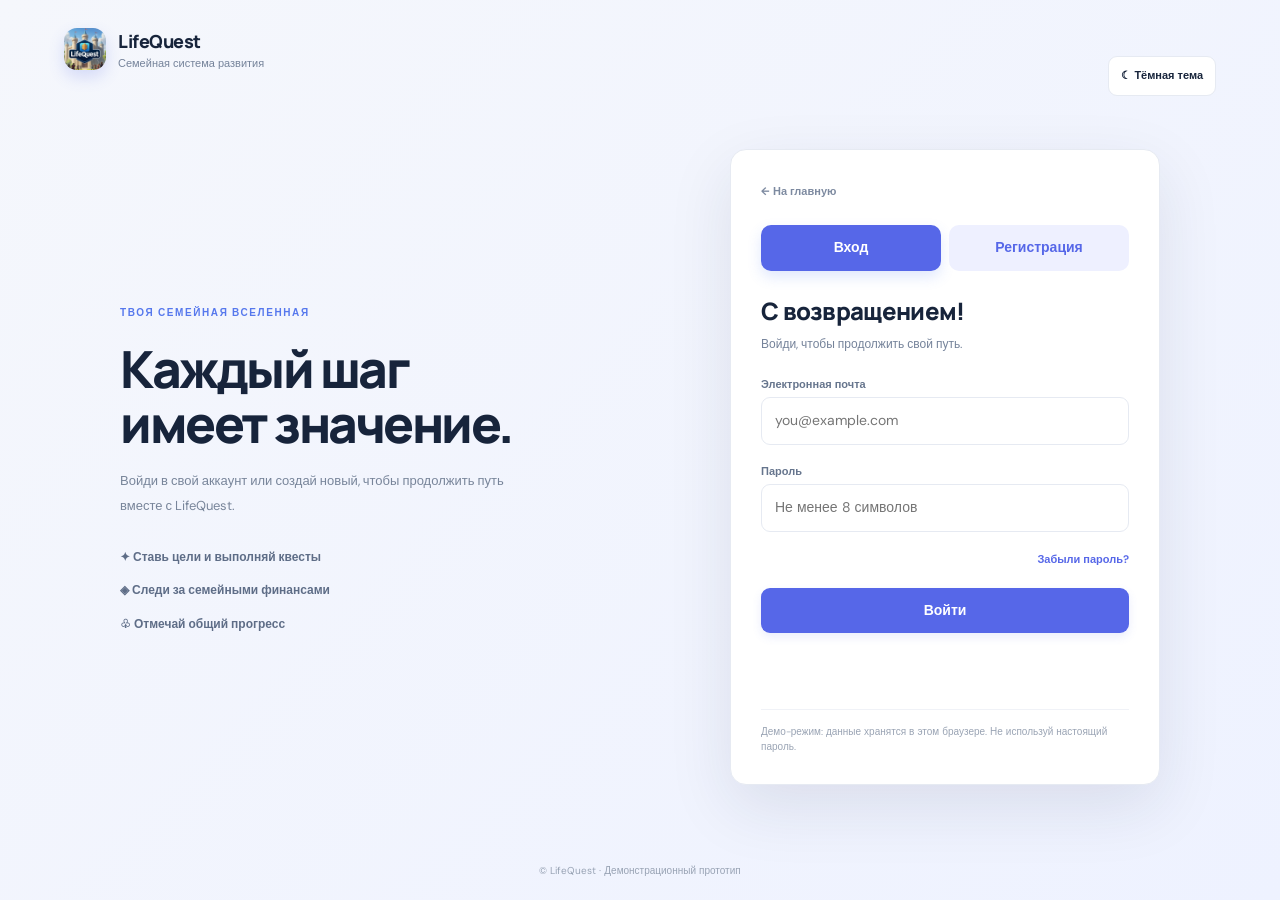
==== commit 493838a5: "Replace text LQ logo with image brand-logo.png Updated workspace.html, register.html, and index.html" ====
--- a/register.html
+++ b/register.html
@@ -2,7 +2,7 @@
 <html lang="ru">
 <head><meta charset="UTF-8"><meta name="viewport" content="width=device-width, initial-scale=1.0"><meta name="description" content="Вход, регистрация и восстановление пароля LifeQuest."><title>Аккаунт — LifeQuest</title><script type="module" src="js/theme.js"></script><link rel="stylesheet" href="css/styles.css"></head>
 <body class="auth-page">
-  <div class="auth-page-top"><a class="brand auth-page-brand" href="index.html"><span class="brand-mark">LQ</span><span>LifeQuest<small>Семейная система развития</small></span></a><button class="theme-toggle" type="button" data-theme-toggle aria-pressed="false">☾ Тёмная тема</button></div>
+  <div class="auth-page-top"><a class="brand auth-page-brand" href="index.html"><img src="/public/brand-logo.png" alt="LifeQuest logo" class="brand-mark"><span>LifeQuest<small>Семейная система развития</small></span></a><button class="theme-toggle" type="button" data-theme-toggle aria-pressed="false">☾ Тёмная тема</button></div>
   <main class="auth-page-layout"><section class="auth-side"><span class="landing-kicker">ТВОЯ СЕМЕЙНАЯ ВСЕЛЕННАЯ</span><h1>Каждый шаг<br>имеет значение.</h1><p>Войди в свой аккаунт или создай новый, чтобы продолжить путь вместе с LifeQuest.</p><div class="auth-side-points"><span>✦ Ставь цели и выполняй квесты</span><span>◈ Следи за семейными финансами</span><span>♧ Отмечай общий прогресс</span></div></section>
   <section class="auth-page-card"><a class="back-link" href="index.html">← На главную</a><div class="auth-tabs" id="authTabs"><button type="button" class="auth-tab active" data-auth-mode="login">Вход</button><button type="button" class="auth-tab" data-auth-mode="register">Регистрация</button></div><h2 id="authTitle">С возвращением!</h2><p class="muted" id="authSubtitle">Войди, чтобы продолжить свой путь.</p>
     <form id="accountForm"><div id="nameGroup" class="hidden"><label class="field-label" for="accountName">Имя</label><input class="field" id="accountName" name="name" autocomplete="name" placeholder="Как к тебе обращаться"></div><div id="emailGroup"><label class="field-label" for="accountEmail">Электронная почта</label><input class="field" id="accountEmail" name="email" type="email" required autocomplete="email" placeholder="you@example.com"></div><div id="passwordGroup"><label class="field-label" for="accountPassword">Пароль</label><input class="field" id="accountPassword" name="password" type="password" minlength="8" autocomplete="current-password" placeholder="Не менее 8 символов"></div><div id="resetPasswordGroup" class="hidden"><label class="field-label" for="resetPassword">Новый пароль</label><input class="field" id="resetPassword" name="resetPassword" type="password" minlength="8" autocomplete="new-password" placeholder="Не менее 8 символов"></div><div id="confirmGroup" class="hidden"><label class="field-label" for="accountConfirm">Повтори новый пароль</label><input class="field" id="accountConfirm" name="confirm" type="password" minlength="8" autocomplete="new-password" placeholder="Повтори пароль"></div><button class="text-button forgot-link" type="button" id="forgotLink">Забыли пароль?</button><button class="primary-button full-width" id="accountSubmit" type="submit">Войти</button><p class="auth-error" id="accountError" role="alert"></p><p class="auth-success" id="accountSuccess" role="status"></p></form>
--- a/css/styles.css
+++ b/css/styles.css
@@ -63,8 +63,8 @@
 .danger-action{color:#b83e48!important;border-color:#efc5c8!important}
 .danger-action:hover{background:#fff0f1!important}
 .profile-grid{display:grid;grid-template-columns:repeat(3,minmax(0,1fr));gap:18px}.profile-avatar-block{display:flex;align-items:flex-start;gap:18px;padding:14px 0 6px}.avatar-lg{width:180px;height:94px;flex:none;border-radius:9px;font-size:24px;overflow:hidden}.profile-avatar-actions{display:flex;flex-direction:column;gap:0;min-width:0;flex:1}.profile-avatar-button-group{display:flex;flex-direction:column;gap:10px;width:100%;max-width:180px}.profile-avatar-actions .file-button,.profile-avatar-actions .table-action{display:flex;align-items:center;justify-content:center;width:100%;max-width:180px;height:42px;min-height:42px;padding:10px 12px;white-space:nowrap}.profile-form{display:grid;gap:12px}.field-label{display:block;margin-bottom:4px;font-size:11px;font-weight:700;color:#66758d}.file-button{display:inline-flex;align-items:center;justify-content:center;max-width:180px}.profile-grid .panel{padding-bottom:24px}.auth-error{color:#c94d5d;font-size:11px;line-height:1.5;min-height:18px}.auth-success{color:#218a68;font-size:11px;line-height:1.5;min-height:18px}.avatar-lg img{width:100%;height:100%;object-fit:cover;display:block;border-radius:inherit}.profile-avatar-actions .muted{font-size:10px;line-height:1.5}.profile-form .primary-button{width:100%}@media(max-width:1100px){.profile-grid{grid-template-columns:repeat(2,minmax(0,1fr))}}
-@media(max-width:760px){.profile-grid{grid-template-columns:minmax(0,1fr);gap:14px}.profile-grid .panel{min-width:0;padding:18px}.profile-avatar-block{align-items:flex-start;gap:16px}.profile-avatar-block>.avatar-lg{width:100%;max-width:none}.profile-avatar-actions{width:100%}.profile-avatar-actions .file-button,.profile-avatar-actions .table-action{width:100%;max-width:none;min-height:42px;white-space:normal}.profile-form,.profile-form .field{min-width:0;width:100%}.profile-form .field{overflow-wrap:anywhere}.profile-form button[type="submit"]{white-space:normal;line-height:1.35}.profile-grid .panel-heading h3{font-size:15px}}
-@media(max-width:420px){.profile-avatar-block{flex-direction:column;align-items:stretch}.profile-avatar-block .avatar-lg{align-self:center}.profile-avatar-actions{align-items:stretch}.profile-grid .panel{padding:16px}}
+@media(max-width:760px){.profile-grid{grid-template-columns:minmax(0,1fr);gap:14px}.profile-grid .panel{min-width:0;padding:18px}.profile-avatar-block{align-items:flex-start;gap:16px}.profile-avatar-block>.avatar-lg{align-self:center;width:min(100%,180px);height:auto;aspect-ratio:1;max-width:180px}.profile-avatar-actions{width:100%}.profile-avatar-actions .file-button,.profile-avatar-actions .table-action{width:100%;max-width:none;min-height:42px;white-space:normal}.profile-form,.profile-form .field{min-width:0;width:100%}.profile-form .field{overflow-wrap:anywhere}.profile-form button[type="submit"]{white-space:normal;line-height:1.35}.profile-grid .panel-heading h3{font-size:15px}}
+@media(max-width:420px){.profile-avatar-block{flex-direction:column;align-items:stretch}.profile-avatar-block>.avatar-lg{align-self:center;width:min(100%,180px);max-width:180px}.profile-avatar-actions{align-items:stretch}.profile-grid .panel{padding:16px}}
 
 /* CRM visual system: consistent surfaces, spacing and interaction states. */
 :root{--bg:#f4f6fb;--surface:#fff;--ink:#17243b;--muted:#75839a;--line:#e6eaf2;--blue:#5667e8;--blue-soft:#eef0ff;--navy:#17243b;--shadow:0 10px 28px rgba(27,39,69,.055);--surface-hover:#f2f4fa}
